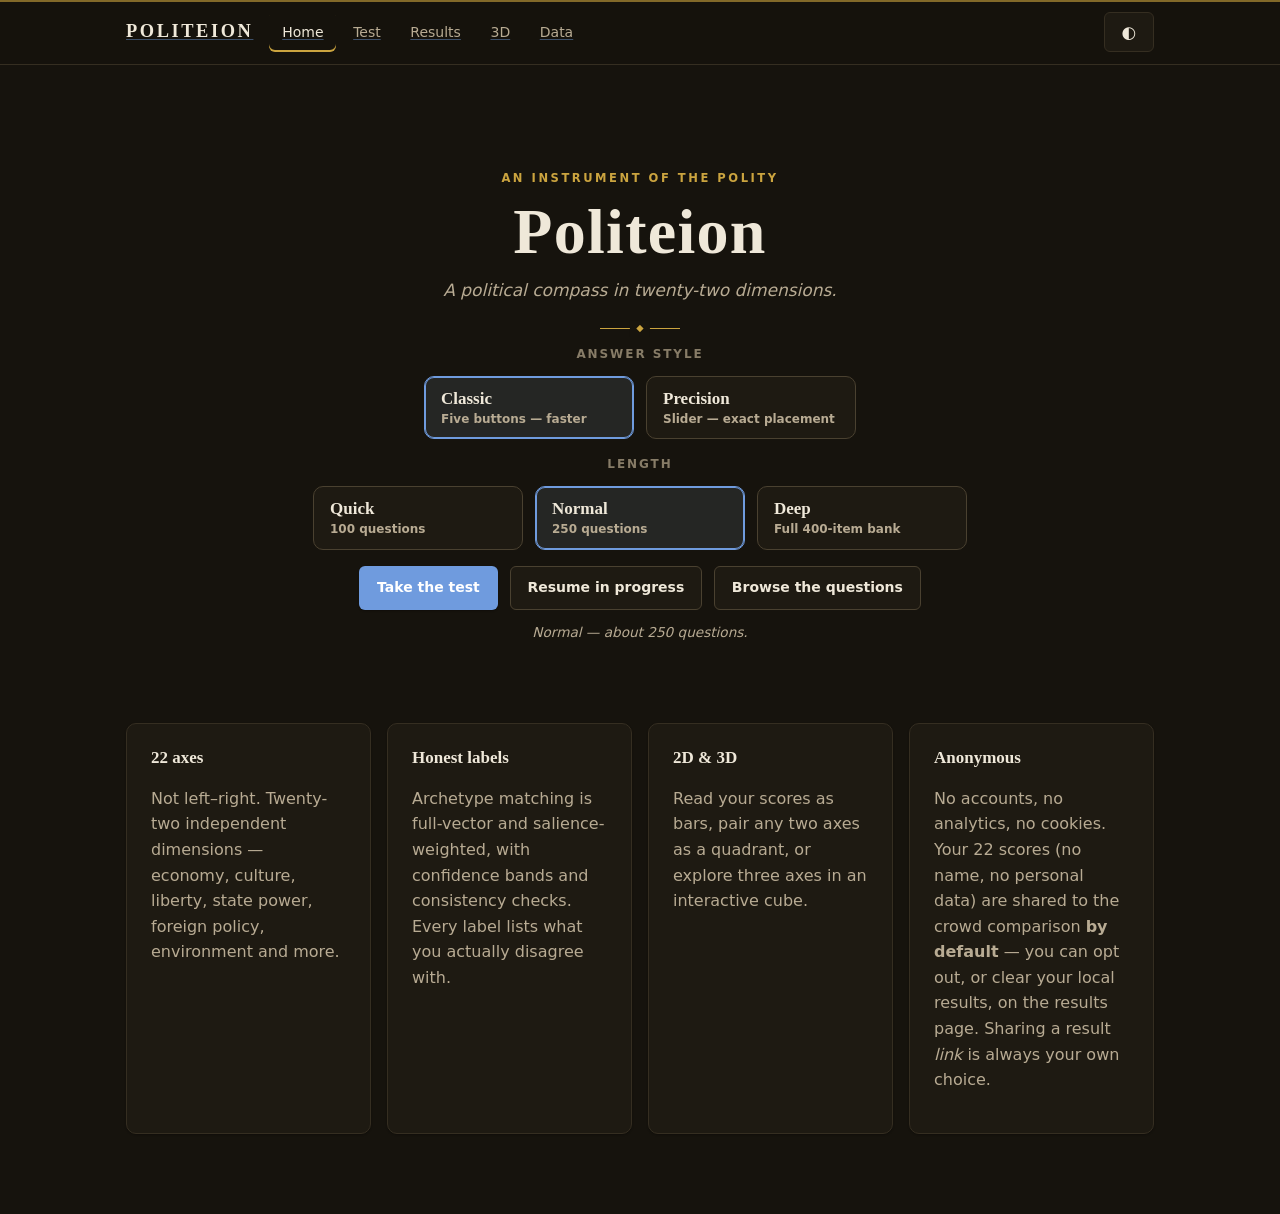
==== index.html @ 54bdba49 "Reimagine as Politeion: civic-academia visual identity + politeion subdomain Design: full re-skin to" ====
<!DOCTYPE html>
<html lang="en" data-theme="dark">
<head>
  <meta charset="utf-8">
  <meta name="viewport" content="width=device-width, initial-scale=1">
  <title>Politeion</title>
  <link rel="stylesheet" href="css/style.css">
</head>
<body>
  <div data-shell></div>
  <main class="wrap">
    <section class="hero">
      <span class="eyebrow">An instrument of the polity</span>
      <h1 id="app-title">Politeion</h1>
      <p id="app-tagline" class="muted"></p>
      <div class="rule-orn"></div>
      <div class="picker-label">Answer style</div>
      <div class="mode-picker" role="radiogroup" aria-label="Answer style">
        <button class="mode-opt" type="button" data-mode="classic">
          <b>Classic</b><span class="muted">Five buttons — faster</span></button>
        <button class="mode-opt" type="button" data-mode="precision">
          <b>Precision</b><span class="muted">Slider — exact placement</span></button>
      </div>
      <div class="picker-label">Length</div>
      <div class="mode-picker" role="radiogroup" aria-label="Test length">
        <button class="mode-opt" type="button" data-len="quick">
          <b>Quick</b><span class="muted">100 questions</span></button>
        <button class="mode-opt" type="button" data-len="normal">
          <b>Normal</b><span class="muted">250 questions</span></button>
        <button class="mode-opt" type="button" data-len="deep">
          <b>Deep</b><span class="muted">Full 400-item bank</span></button>
      </div>
      <div class="btn-row" style="justify-content:center">
        <a class="btn btn-primary" id="start-btn" href="test.html">Take the test</a>
        <a class="btn" id="resume-btn" href="test.html" hidden>Resume in progress</a>
        <a class="btn" href="data.html">Browse the questions</a>
      </div>
      <p class="muted" id="count-note" style="font-size:0.85rem"></p>
    </section>

    <section class="feature-grid">
      <div class="card"><h3>22 axes</h3><p class="muted">Not left–right. Twenty-two independent dimensions — economy, culture, liberty, state power, foreign policy, environment and more.</p></div>
      <div class="card"><h3>Honest labels</h3><p class="muted">Archetype matching is full-vector and salience-weighted, with confidence bands and consistency checks. Every label lists what you actually disagree with.</p></div>
      <div class="card"><h3>2D &amp; 3D</h3><p class="muted">Read your scores as bars, pair any two axes as a quadrant, or explore three axes in an interactive cube.</p></div>
      <div class="card"><h3>Anonymous</h3><p class="muted">No accounts, no analytics, no cookies. Your 22 scores (no name, no personal data) are shared to the crowd comparison <b>by default</b> — you can opt out, or clear your local results, on the results page. Sharing a result <em>link</em> is always your own choice.</p></div>
    </section>
  </main>

  <script type="module">
    import { initShell, loadProgress } from "./js/app.js";
    import { APP_NAME, APP_TAGLINE, FULL_TEST_SIZE, QUICK_TEST_SIZE } from "./js/axes.js";
    initShell("index.html");
    document.title = APP_NAME;
    document.getElementById("app-title").textContent = APP_NAME;
    document.getElementById("app-tagline").textContent = APP_TAGLINE;

    const note = document.getElementById("count-note");
    const LEN_NOTE = { quick: "Quick — about 100 questions.", normal: "Normal — about 250 questions.", deep: "Deep — all 400 questions." };

    // answer-style picker
    const AMODE_KEY = "dc_answer_mode";
    const styleBtns = [...document.querySelectorAll("[data-mode]")];
    function applyStyle() {
      let m; try { m = localStorage.getItem(AMODE_KEY); } catch {}
      if (m !== "precision") m = "classic";
      styleBtns.forEach((b) => b.classList.toggle("active", b.dataset.mode === m));
    }
    styleBtns.forEach((b) => b.addEventListener("click", () => {
      try { localStorage.setItem(AMODE_KEY, b.dataset.mode); } catch {}
      applyStyle();
    }));
    applyStyle();

    // length picker (quick / normal / deep)
    const LEN_KEY = "dc_mode";
    const lenBtns = [...document.querySelectorAll("[data-len]")];
    function currentLen() {
      let m; try { m = localStorage.getItem(LEN_KEY); } catch {}
      if (m === "quick" || m === "normal" || m === "deep") return m;
      return m === "full" ? "deep" : "normal";
    }
    function applyLen() {
      const m = currentLen();
      lenBtns.forEach((b) => b.classList.toggle("active", b.dataset.len === m));
      note.textContent = LEN_NOTE[m];
    }
    lenBtns.forEach((b) => b.addEventListener("click", () => {
      try { localStorage.setItem(LEN_KEY, b.dataset.len); } catch {}
      applyLen();
    }));
    applyLen();

    const prog = loadProgress();
    if (prog && Array.isArray(prog.order) && prog.order.length) {
      const btn = document.getElementById("resume-btn");
      btn.hidden = false;
      const answered = prog.answers ? Object.keys(prog.answers).length : 0;
      btn.textContent = `Resume (${answered}/${prog.order.length})`;
    }
  </script>
</body>
</html>
---- css/style.css ----
/* Politeion — "civic academia" design system. Institutional navy + citation gold,
   ink on parchment. System serif display + system sans body. Zero external deps. */
:root {
  --serif: ui-serif, "Iowan Old Style", "Palatino Linotype", Palatino, "Book Antiqua", Georgia, "Times New Roman", serif;
  --font: system-ui, -apple-system, "Segoe UI", Roboto, Helvetica, Arial, sans-serif;
  --mono: ui-monospace, "SF Mono", "JetBrains Mono", Menlo, Consolas, monospace;

  /* dark — deep ink / oak, warm parchment text */
  --bg: #16130d;
  --bg-elev: #1e1a12;
  --bg-elev2s: #272218;
  --bg-elev3: #322b1f;
  --fg: #efe8d9;
  --fg-dim: #b8ab93;
  --fg-faint: #877c67;
  --border: #352e21;
  --border-strong: #4a4130;
  --gold: #cba43f;        /* citation gold / brass */
  --accent: #6f9bde;      /* lapis (brightened for dark) */
  --accent-2: var(--gold);
  --pos: #e0925f;         /* terracotta — positive pole */
  --neg: #6f9bde;         /* lapis — negative pole */
  --good: #7cc194;
  --warn: #d9b45c;
  --bad: #db786e;
  --ring: color-mix(in srgb, var(--accent) 60%, transparent);

  --s1: 0.25rem; --s2: 0.5rem; --s3: 0.75rem; --s4: 1rem; --s5: 1.5rem; --s6: 2rem; --s7: 3rem;
  --fs-xs: 0.75rem; --fs-sm: 0.875rem; --fs-base: 1rem; --fs-md: 1.0625rem;
  --fs-lg: 1.4rem; --fs-xl: 1.9rem;
  --radius-sm: 6px; --radius: 10px; --radius-lg: 14px; --radius-pill: 999px;
  --shadow-1: 0 1px 2px rgba(0,0,0,.3);
  --shadow-2: 0 6px 20px -6px rgba(0,0,0,.5);
  --shadow-3: 0 16px 44px -14px rgba(0,0,0,.62);
  --maxw: 1060px;
  --t-fast: 120ms; --t: 190ms; --ease: cubic-bezier(.36,.03,.2,1);
}
:root[data-theme="light"] {
  --bg: #f4efe4;          /* parchment */
  --bg-elev: #fffdf6;     /* paper */
  --bg-elev2s: #ece4d3;
  --bg-elev3: #e2d8c3;
  --fg: #211b12;          /* ink */
  --fg-dim: #5a5142;
  --fg-faint: #867b67;
  --border: #d9cdb6;
  --border-strong: #c2b493;
  --gold: #9a6b12;        /* citation gold (darker for parchment contrast) */
  --accent: #1e3a5f;      /* institutional navy */
  --accent-2: var(--gold);
  --pos: #a8502a;         /* terracotta */
  --neg: #1e3a5f;         /* navy */
  --good: #2f7d54;
  --warn: #8a5f10;
  --bad: #b23b34;
  --shadow-1: 0 1px 2px rgba(40,30,12,.08);
  --shadow-2: 0 6px 20px -8px rgba(40,30,12,.16);
  --shadow-3: 0 16px 40px -14px rgba(40,30,12,.22);
}

* { box-sizing: border-box; }
html, body { margin: 0; padding: 0; }
body {
  font-family: var(--font);
  background: var(--bg);
  color: var(--fg);
  line-height: 1.6;
  font-size: var(--fs-base);
  -webkit-text-size-adjust: 100%;
  -webkit-font-smoothing: antialiased;
  text-rendering: optimizeLegibility;
}
::selection { background: color-mix(in srgb, var(--gold) 35%, transparent); }
a { color: var(--accent); text-decoration-color: color-mix(in srgb, var(--accent) 45%, transparent); text-underline-offset: 2px; }
a:hover { text-decoration: underline; }

:focus-visible { outline: 2px solid var(--ring); outline-offset: 2px; border-radius: 4px; }
:focus:not(:focus-visible) { outline: none; }

.wrap { max-width: var(--maxw); margin: 0 auto; padding: var(--s5) var(--s4) var(--s7); }
section { margin: var(--s6) 0; }

/* Serif display type for headings + wordmark (the "inscriptional" voice) */
h1, h2, h3, h4, .brand, .arch-name, .hero h1 { font-family: var(--serif); }
h1, h2, h3, h4 { line-height: 1.2; letter-spacing: 0; font-weight: 600; }
section > h2 { font-size: var(--fs-xl); margin: 0 0 var(--s3); position: relative; padding-bottom: var(--s2); }
section > h2::after { content: ""; position: absolute; left: 0; bottom: 0; width: 2.4rem; height: 2px; background: var(--gold); }
.muted { color: var(--fg-dim); }
.mono, code { font-family: var(--mono); font-size: 0.9em; }
code { background: var(--bg-elev2s); padding: 0.08em 0.36em; border-radius: 5px; }
.eyebrow { font-family: var(--font); text-transform: uppercase; letter-spacing: 0.22em; font-size: 0.72rem; font-weight: 600; color: var(--gold); }

/* Sticky header with a brass hairline */
[data-shell] {
  position: sticky; top: 0; z-index: 50;
  background: color-mix(in srgb, var(--bg) 86%, transparent);
  backdrop-filter: saturate(1.3) blur(10px); -webkit-backdrop-filter: saturate(1.3) blur(10px);
  border-bottom: 1px solid var(--border);
  box-shadow: inset 0 2px 0 color-mix(in srgb, var(--gold) 60%, transparent);
}
.site-header { display: flex; align-items: center; gap: var(--s4); max-width: var(--maxw); margin: 0 auto; padding: var(--s3) var(--s4); flex-wrap: wrap; }
.brand { font-weight: 600; font-size: 1.15rem; letter-spacing: 0.14em; text-transform: uppercase; color: var(--fg); }
.brand:hover { text-decoration: none; color: var(--accent); }
.site-nav { display: flex; gap: var(--s1); flex-wrap: wrap; margin-right: auto; }
.site-nav a { color: var(--fg-dim); padding: 0.5rem 0.8rem; border-radius: var(--radius-sm); min-height: 40px; display: inline-flex; align-items: center; font-size: var(--fs-sm); font-weight: 500; transition: background var(--t-fast) var(--ease), color var(--t-fast) var(--ease); }
.site-nav a:hover { background: var(--bg-elev2s); color: var(--fg); text-decoration: none; }
.site-nav a[aria-current="page"] { color: var(--fg); box-shadow: inset 0 -2px 0 var(--gold); }
.theme-toggle { min-width: 40px; min-height: 40px; border-radius: var(--radius-sm); background: var(--bg-elev); color: var(--fg); border: 1px solid var(--border); font-size: 1.05rem; cursor: pointer; display: inline-grid; place-items: center; }

/* Buttons */
button, .btn {
  font-family: inherit; font-size: var(--fs-sm); font-weight: 600;
  min-height: 44px; padding: 0.55rem 1.05rem; line-height: 1.2;
  border-radius: var(--radius-sm); border: 1px solid var(--border-strong);
  background: var(--bg-elev); color: var(--fg); cursor: pointer;
  display: inline-flex; align-items: center; justify-content: center; gap: 0.45rem;
  transition: border-color var(--t-fast) var(--ease), background var(--t-fast) var(--ease), transform var(--t-fast) var(--ease), box-shadow var(--t-fast) var(--ease);
}
button:hover, .btn:hover { border-color: var(--gold); background: var(--bg-elev2s); }
button:active, .btn:active { transform: translateY(1px); }
button:disabled, .btn:disabled { opacity: 0.45; cursor: not-allowed; transform: none; }
.btn-primary { background: var(--accent); border-color: transparent; color: #fff; box-shadow: var(--shadow-1); }
.btn-primary:hover { background: color-mix(in srgb, var(--accent) 86%, #000); border-color: transparent; box-shadow: var(--shadow-2); }
a.btn { text-decoration: none; }
.btn-row { display: flex; gap: var(--s3); flex-wrap: wrap; align-items: center; }

/* Cards — oak/paper surfaces */
.card { background: var(--bg-elev); border: 1px solid var(--border); border-radius: var(--radius); padding: var(--s5); margin: var(--s4) 0; box-shadow: var(--shadow-1); }
.card h3 { margin-top: 0; }

/* Landing */
.hero { text-align: center; padding: var(--s7) var(--s4) var(--s5); }
.hero .eyebrow { display: block; margin-bottom: var(--s3); }
.hero h1 { font-size: clamp(2.6rem, 8vw, 4rem); font-weight: 600; letter-spacing: 0.02em; margin: 0.2rem 0; line-height: 1.02; }
.hero p { color: var(--fg-dim); max-width: 50ch; margin: var(--s3) auto var(--s5); font-size: var(--fs-md); font-style: italic; }
.rule-orn { width: 5rem; height: 1px; margin: var(--s4) auto; background: var(--gold); position: relative; }
.rule-orn::before { content: "◆"; position: absolute; left: 50%; top: 50%; transform: translate(-50%,-50%); background: var(--bg); color: var(--gold); font-size: 0.6rem; padding: 0 0.4rem; }
.feature-grid { display: grid; gap: var(--s4); grid-template-columns: repeat(auto-fit, minmax(230px, 1fr)); }
.feature-grid .card { margin: 0; transition: transform var(--t) var(--ease), border-color var(--t) var(--ease), box-shadow var(--t) var(--ease); }
.feature-grid .card:hover { transform: translateY(-3px); border-color: var(--gold); box-shadow: var(--shadow-2); }
.feature-grid .card h3 { font-size: var(--fs-md); }
.toggle-line { display: flex; align-items: center; gap: var(--s3); justify-content: center; margin: var(--s4) 0; }
.picker-label { font-family: var(--font); font-size: var(--fs-xs); font-weight: 600; letter-spacing: 0.16em; text-transform: uppercase; color: var(--fg-faint); margin: var(--s4) 0 0.3rem; }

/* segmented pickers (answer style / length) */
.mode-picker { display: flex; gap: var(--s3); justify-content: center; flex-wrap: wrap; margin: var(--s3) 0 var(--s4); }
.mode-opt { display: flex; flex-direction: column; align-items: flex-start; gap: 0.15rem; min-width: 210px; text-align: left; padding: var(--s3) var(--s4); border-radius: var(--radius); }
.mode-opt b { font-family: var(--serif); font-size: var(--fs-md); font-weight: 600; }
.mode-opt span { font-size: var(--fs-xs); color: var(--fg-dim); }
.mode-opt.active { border-color: var(--accent); background: color-mix(in srgb, var(--accent) 9%, var(--bg-elev)); box-shadow: inset 0 0 0 1px var(--accent); }

/* Test */
.test-stage { max-width: 640px; margin: var(--s6) auto; }
.progress { color: var(--fg-dim); font-variant-numeric: tabular-nums; font-size: var(--fs-sm); font-weight: 500; letter-spacing: 0.02em; }
.progress-bar { height: 8px; background: var(--bg-elev3); box-shadow: inset 0 0 0 1px var(--border); border-radius: var(--radius-pill); overflow: hidden; margin: var(--s2) 0 var(--s5); }
.progress-bar > i { display: block; height: 100%; border-radius: inherit; background: linear-gradient(90deg, var(--gold), var(--accent)); transition: width var(--t) var(--ease); }
.q-text { font-family: var(--serif); font-size: clamp(1.4rem, 3.8vw, 1.85rem); font-weight: 500; line-height: 1.32; margin: var(--s4) 0 var(--s5); min-height: 2.8em; text-wrap: balance; }
.answers { display: grid; gap: var(--s2); }
.answers button { width: 100%; text-align: left; justify-content: space-between; font-weight: 500; padding: 0.78rem 1rem; }
.answers button .k { color: var(--fg-faint); font-size: var(--fs-xs); font-variant-numeric: tabular-nums; }
.answers button.sel { border-color: var(--accent); background: color-mix(in srgb, var(--accent) 11%, var(--bg-elev)); box-shadow: inset 0 0 0 1px var(--accent); }
.test-nav { display: flex; justify-content: space-between; margin-top: var(--s5); }

/* Precision slider */
.slider-wrap { position: relative; padding: 2.4rem 0 0.5rem; }
.slider-readout { position: absolute; top: 0; left: 50%; transform: translateX(-50%); background: var(--bg-elev2s); border: 1px solid var(--border-strong); border-radius: var(--radius-sm); padding: 0.25rem 0.65rem; font-size: var(--fs-sm); font-weight: 600; white-space: nowrap; box-shadow: var(--shadow-1); transition: left 60ms linear; }
.slider-readout::after { content: ""; position: absolute; left: 50%; bottom: -5px; width: 9px; height: 9px; background: var(--bg-elev2s); border-right: 1px solid var(--border-strong); border-bottom: 1px solid var(--border-strong); transform: translateX(-50%) rotate(45deg); }
.slider-readout b { color: var(--accent); font-variant-numeric: tabular-nums; }
input[type="range"].slider { -webkit-appearance: none; appearance: none; width: 100%; height: 10px; border-radius: var(--radius-pill); background: linear-gradient(90deg, var(--neg), var(--bg-elev3) 45%, var(--bg-elev3) 55%, var(--pos)); outline: none; margin: 0.4rem 0; }
input[type="range"].slider::-webkit-slider-thumb { -webkit-appearance: none; appearance: none; width: 30px; height: 30px; border-radius: 50%; background: var(--accent); border: 4px solid var(--bg); cursor: grab; box-shadow: var(--shadow-2), 0 0 0 1px var(--gold); transition: transform var(--t-fast) var(--ease); }
input[type="range"].slider::-webkit-slider-thumb:active { cursor: grabbing; transform: scale(1.12); }
input[type="range"].slider::-moz-range-thumb { width: 28px; height: 28px; border-radius: 50%; background: var(--accent); border: 4px solid var(--bg); cursor: grab; box-shadow: var(--shadow-2); }
input[type="range"].slider:focus-visible { box-shadow: 0 0 0 4px var(--ring); }
.slider-ends { display: flex; justify-content: space-between; font-size: var(--fs-xs); color: var(--fg-dim); margin-top: 0.3rem; font-weight: 500; }
.slider-ticks { position: relative; height: 1.5rem; margin-top: 0.3rem; }
.slider-ticks span { position: absolute; transform: translateX(-50%); font-size: 0.66rem; color: var(--fg-faint); white-space: nowrap; }
.slider-ticks span:first-child { transform: none; }
.slider-ticks span:last-child { transform: translateX(-100%); }
.slider-controls { display: flex; gap: var(--s2); flex-wrap: wrap; align-items: center; margin-top: var(--s4); }
.slider-controls #sl-num { width: 84px; min-height: 44px; padding: 0.4rem 0.55rem; background: var(--bg-elev); color: var(--fg); border: 1px solid var(--border); border-radius: var(--radius-sm); font-variant-numeric: tabular-nums; }
.slider-controls #next-btn { margin-left: auto; }

/* Bar readout */
.bar-readout { display: grid; gap: var(--s3); }
.bar-row { border-bottom: 1px solid var(--border); padding-bottom: var(--s2); }
.bar-row:last-child { border-bottom: none; }
.bar-head { display: flex; align-items: baseline; gap: var(--s2); }
.bar-axis { font-weight: 600; font-size: var(--fs-sm); }
.bar-count { color: var(--fg-dim); font-size: var(--fs-xs); margin-left: auto; font-variant-numeric: tabular-nums; }
.bar-score { font-variant-numeric: tabular-nums; font-weight: 700; min-width: 3.5ch; text-align: right; }
.bar-score.pos { color: var(--pos); } .bar-score.neg { color: var(--neg); }
.bar-track { display: grid; grid-template-columns: minmax(70px,1fr) 3fr minmax(70px,1fr); align-items: center; gap: var(--s2); margin-top: var(--s1); }
.bar-track .pole { font-size: var(--fs-xs); color: var(--fg-faint); }
.bar-track .pole.pos { text-align: right; }
.bar-svg { width: 100%; height: 12px; background: var(--bg-elev3); box-shadow: inset 0 0 0 1px var(--border); border-radius: var(--radius-pill); }
.bar-mid { stroke: var(--border-strong); stroke-width: 0.6; }
.bar-fill.pos { fill: var(--pos); } .bar-fill.neg { fill: var(--neg); }
.ci-line, .ci-cap { stroke: var(--fg); stroke-width: 1.2; opacity: 0.6; }
.bar-row.uncertain .bar-fill { opacity: 0.45; }
.bar-row.awaiting { opacity: 0.45; }
.bar-score.leans { font-weight: 600; font-size: var(--fs-xs); color: var(--fg-dim); }
.bar-score.leans .muted { font-weight: 400; }

/* Charts gallery */
.chart-gallery { display: grid; gap: var(--s4); grid-template-columns: repeat(auto-fit, minmax(260px, 1fr)); }
.chart-card { margin: 0; background: var(--bg-elev); border: 1px solid var(--border); border-radius: var(--radius); padding: var(--s3); box-shadow: var(--shadow-1); transition: border-color var(--t) var(--ease), box-shadow var(--t) var(--ease); }
.chart-card:hover { border-color: var(--gold); box-shadow: var(--shadow-2); }
.chart-card figcaption { text-align: center; color: var(--fg-dim); font-size: var(--fs-sm); font-weight: 500; margin-top: var(--s2); font-family: var(--serif); font-style: italic; }
.quad-chart { width: 100%; height: auto; display: block; }
.quad-bg { fill: var(--bg-elev); }
.quad-frame { fill: none; stroke: var(--border-strong); stroke-width: 1; }
.quad-axis { stroke: var(--border-strong); stroke-width: 1; }
.quad.q-tr { fill: color-mix(in srgb, var(--pos) 12%, transparent); }
.quad.q-tl { fill: color-mix(in srgb, var(--neg) 12%, transparent); }
.quad.q-br { fill: color-mix(in srgb, var(--gold) 10%, transparent); }
.quad.q-bl { fill: color-mix(in srgb, var(--good) 9%, transparent); }
.you-dot { fill: var(--accent); }
.you-halo { fill: none; stroke: var(--accent); stroke-width: 1.5; opacity: 0.55; }
.arch-dot { fill: var(--fg-dim); opacity: 0.5; }
.cloud-dot { fill: var(--accent); opacity: 0.2; }
.fig-dot { fill: var(--pos); stroke: var(--bg); stroke-width: 0.8; }
.fig-lbl { fill: var(--fg); font-size: 10px; font-weight: 600; }
.pole-lbl { fill: var(--fg-dim); font-size: 11px; font-weight: 500; }
.pole-lbl.top, .pole-lbl.bot { text-anchor: middle; }
.pole-lbl.xneg { text-anchor: start; }
.pole-lbl.xpos { text-anchor: end; }
.axis-name { fill: var(--fg); font-size: 11px; font-weight: 700; }

/* Single-axis number line */
.axis-line { width: 100%; height: auto; display: block; }
.axl-axis { stroke: var(--border-strong); stroke-width: 1.5; }
.axl-zero { stroke: var(--fg-faint); stroke-width: 1; }
.axl-tick { stroke: var(--fg-dim); stroke-width: 1.5; opacity: 0.7; }
.axl-arch { fill: var(--fg-dim); font-size: 8.5px; text-anchor: middle; }
.axl-you { stroke: var(--accent); stroke-width: 2.5; }
.axl-you-dot { fill: var(--accent); }
.axl-you-lbl { fill: var(--accent); font-size: 10px; font-weight: 700; text-anchor: middle; }
.axl-pole { fill: var(--fg-faint); font-size: 10px; }
.axl-pole.neg { text-anchor: start; } .axl-pole.pos { text-anchor: end; }

/* Pickers / selects */
.picker { display: flex; gap: var(--s2); flex-wrap: wrap; align-items: center; }
select {
  font-family: inherit; font-size: var(--fs-sm); min-height: 44px; padding: 0.4rem 2rem 0.4rem 0.7rem;
  background: var(--bg-elev); color: var(--fg); border: 1px solid var(--border); border-radius: var(--radius-sm);
  cursor: pointer; appearance: none;
  background-image: linear-gradient(45deg, transparent 50%, var(--fg-dim) 50%), linear-gradient(135deg, var(--fg-dim) 50%, transparent 50%);
  background-position: right 0.95rem center, right 0.65rem center; background-size: 6px 6px, 6px 6px; background-repeat: no-repeat;
}
select:hover { border-color: var(--gold); }

/* Archetype panel */
.arch-top { display: flex; align-items: baseline; gap: var(--s3); flex-wrap: wrap; }
.arch-name { font-size: var(--fs-lg); font-weight: 600; }
.tier { font-size: var(--fs-xs); font-weight: 600; padding: 0.15rem 0.55rem; border-radius: var(--radius-pill); border: 1px solid var(--border); font-family: var(--font); }
.tier.Strong { color: var(--good); border-color: color-mix(in srgb, var(--good) 60%, transparent); background: color-mix(in srgb, var(--good) 12%, transparent); }
.tier.Moderate { color: var(--accent); border-color: color-mix(in srgb, var(--accent) 60%, transparent); background: color-mix(in srgb, var(--accent) 12%, transparent); }
.tier.Weak { color: var(--warn); border-color: color-mix(in srgb, var(--warn) 60%, transparent); background: color-mix(in srgb, var(--warn) 12%, transparent); }
.tier.None { color: var(--fg-dim); }
.arch-list { list-style: none; padding: 0; margin: var(--s2) 0; display: grid; gap: 0; }
.arch-list li { display: flex; justify-content: space-between; gap: var(--s4); padding: 0.5rem 0; border-bottom: 1px solid var(--border); }
.arch-list li:last-child { border-bottom: none; }
.sim { font-variant-numeric: tabular-nums; color: var(--fg-dim); font-weight: 600; white-space: nowrap; }

/* Data table */
.table-scroll { overflow-x: auto; border: 1px solid var(--border); border-radius: var(--radius); box-shadow: var(--shadow-1); }
table.data { border-collapse: collapse; width: 100%; font-size: var(--fs-sm); }
table.data th, table.data td { padding: 0.5rem 0.6rem; border-bottom: 1px solid var(--border); white-space: nowrap; text-align: center; }
table.data th { position: sticky; top: 0; background: var(--bg-elev2s); cursor: pointer; user-select: none; font-weight: 600; z-index: 1; box-shadow: inset 0 -1px 0 var(--border-strong); }
table.data th:hover { color: var(--accent); }
table.data tbody tr:nth-child(even) { background: color-mix(in srgb, var(--bg-elev2s) 45%, transparent); }
table.data tbody tr:hover { background: var(--bg-elev2s); }
table.data th.sorted-asc::after { content: " ▲"; font-size: 0.7em; } table.data th.sorted-desc::after { content: " ▼"; font-size: 0.7em; }
table.data td.q { text-align: left; white-space: normal; min-width: 260px; }
table.data td, table.data th { font-variant-numeric: tabular-nums; }
table.data td.w-pos { color: var(--pos); font-weight: 700; }
table.data td.w-neg { color: var(--neg); font-weight: 700; }
.validation-errors { border-color: var(--bad); }
.validation-errors summary { color: var(--bad); font-weight: 600; }
.validation-warnings summary { color: var(--warn); font-weight: 600; }
details.card summary { cursor: pointer; }

/* Summary grid */
.summary-grid { display: grid; gap: var(--s2); grid-template-columns: repeat(auto-fill, minmax(160px, 1fr)); }
.summary-cell { background: var(--bg-elev); border: 1px solid var(--border); border-radius: var(--radius-sm); padding: var(--s3); font-size: var(--fs-xs); }
.summary-cell b { display: block; font-size: var(--fs-sm); margin-bottom: 0.15rem; }
.summary-cell div { font-variant-numeric: tabular-nums; }
.flag { color: var(--bad); font-weight: 600; }

/* inline tags */
.tag { font-size: 0.68rem; font-weight: 600; padding: 0.06rem 0.42rem; border-radius: var(--radius-pill); border: 1px solid var(--border-strong); margin-left: 0.3rem; white-space: nowrap; }
.tag.approx { color: var(--gold); border-color: color-mix(in srgb, var(--gold) 55%, transparent); }
.tag.warn { color: var(--warn); border-color: color-mix(in srgb, var(--warn) 55%, transparent); }

/* validity banners */
.banner-bad, .banner-warn, .banner-ok, .banner-info { border-left-width: 4px; }
.banner-bad { border-color: var(--bad); background: color-mix(in srgb, var(--bad) 10%, var(--bg-elev)); }
.banner-warn { border-color: var(--warn); background: color-mix(in srgb, var(--warn) 10%, var(--bg-elev)); }
.banner-ok { border-color: var(--good); background: color-mix(in srgb, var(--good) 10%, var(--bg-elev)); }
.banner-info { border-color: var(--accent); background: color-mix(in srgb, var(--accent) 8%, var(--bg-elev)); }

/* 3D */
#three-mount { width: 100%; height: 70vh; min-height: 420px; border: 1px solid var(--border); border-radius: var(--radius); background: var(--bg-elev); position: relative; overflow: hidden; box-shadow: var(--shadow-1); }
.legend { display: grid; gap: 0.15rem; max-height: 40vh; overflow-y: auto; }
.legend label { display: flex; align-items: center; gap: var(--s2); font-size: var(--fs-sm); padding: 0.15rem 0; }
.legend .swatch { width: 12px; height: 12px; border-radius: 3px; display: inline-block; flex: none; }
.controls-3d { display: flex; gap: var(--s3); flex-wrap: wrap; align-items: center; margin: var(--s3) 0; }
.controls-3d label { display: inline-flex; align-items: center; gap: 0.4rem; font-size: var(--fs-sm); }

/* Toast */
.toast { position: fixed; bottom: var(--s5); left: 50%; transform: translateX(-50%) translateY(8px); background: var(--bg-elev2s); border: 1px solid var(--gold); color: var(--fg); padding: 0.65rem 1.1rem; border-radius: var(--radius); font-size: var(--fs-sm); font-weight: 500; box-shadow: var(--shadow-3); opacity: 0; transition: opacity var(--t) var(--ease), transform var(--t) var(--ease); pointer-events: none; z-index: 100; }
.toast.show { opacity: 1; transform: translateX(-50%) translateY(0); }

@media (max-width: 560px) {
  .wrap { padding: var(--s4) var(--s3) var(--s6); }
  .site-nav a { padding: 0.5rem 0.6rem; }
  .mode-opt { min-width: 0; flex: 1 1 45%; }
  section > h2 { font-size: var(--fs-lg); }
  .fig-lbl, .axl-arch { display: none; }
  .pole-lbl { font-size: 10px; }
}

@media (prefers-reduced-motion: reduce) {
  *, *::before, *::after { animation-duration: 0.001ms !important; transition-duration: 0.001ms !important; scroll-behavior: auto !important; }
}
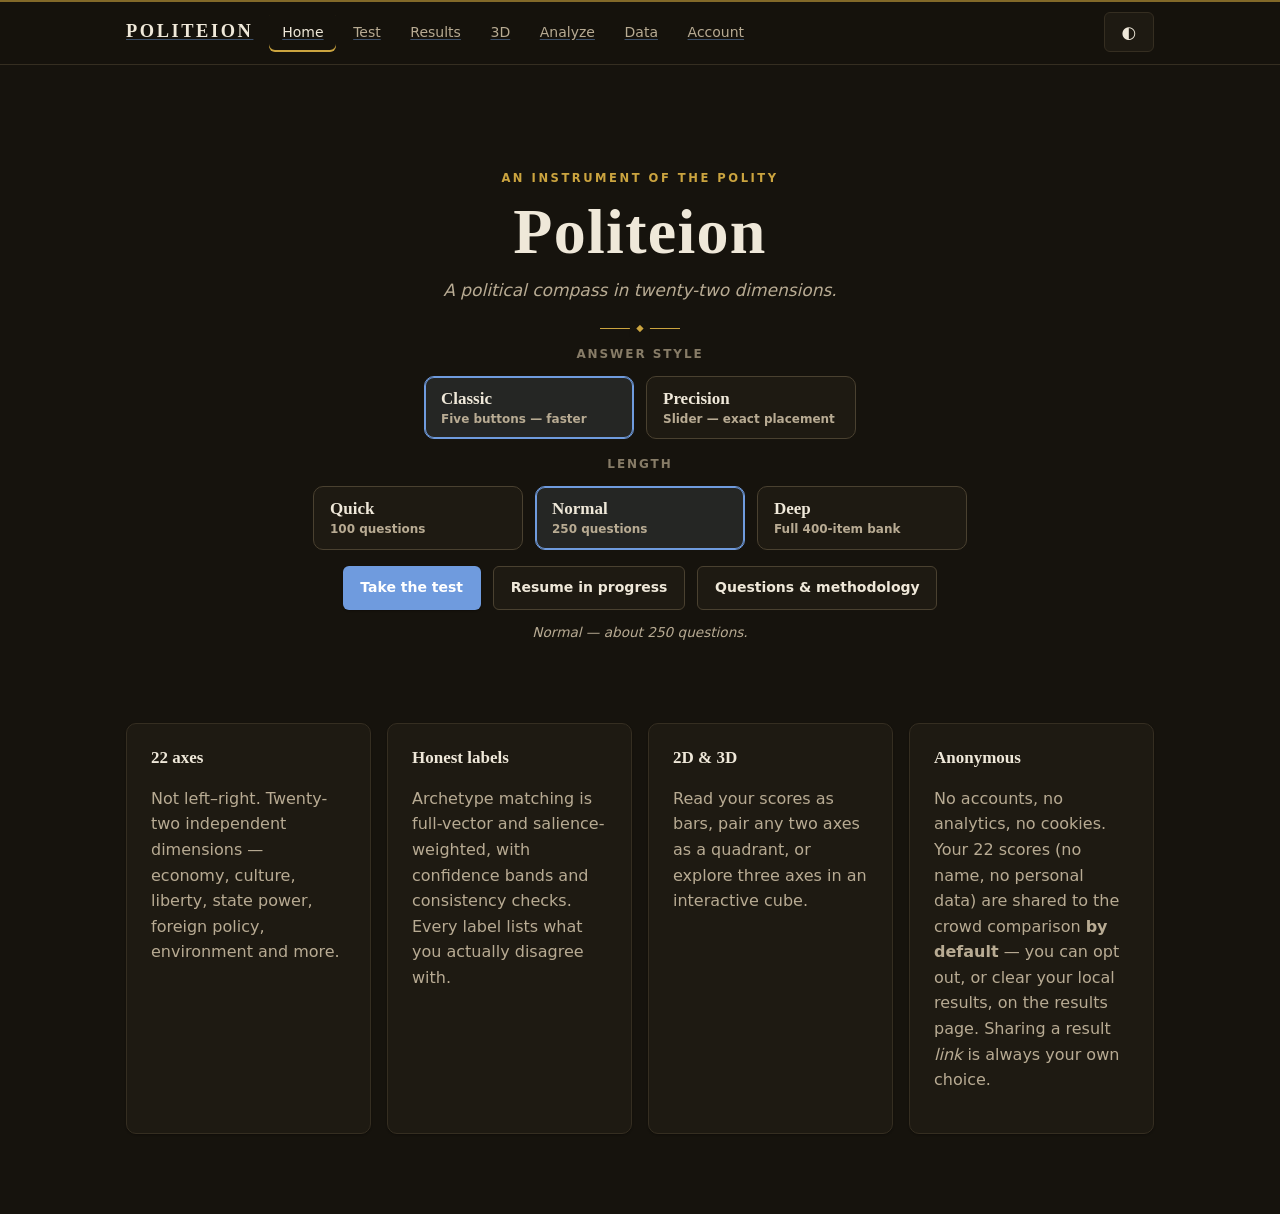
==== commit 0833bec3: "Split Data into Analyzer/Test tabs; move questions to their own page The Data page mixed two unrelat" ====
--- a/index.html
+++ b/index.html
@@ -4,6 +4,13 @@
   <meta charset="utf-8">
   <meta name="viewport" content="width=device-width, initial-scale=1">
   <title>Politeion</title>
+  <link rel="canonical" href="https://politeion.com/">
+  <meta name="description" content="Politeion — a political compass in twenty-two dimensions.">
+  <meta property="og:type" content="website">
+  <meta property="og:url" content="https://politeion.com/">
+  <meta property="og:title" content="Politeion">
+  <meta property="og:description" content="A political compass in twenty-two dimensions.">
+  <meta name="twitter:card" content="summary">
   <link rel="stylesheet" href="css/style.css">
 </head>
 <body>
@@ -33,7 +40,7 @@
       <div class="btn-row" style="justify-content:center">
         <a class="btn btn-primary" id="start-btn" href="test.html">Take the test</a>
         <a class="btn" id="resume-btn" href="test.html" hidden>Resume in progress</a>
-        <a class="btn" href="data.html">Browse the questions</a>
+        <a class="btn" href="data.html#test">Questions &amp; methodology</a>
       </div>
       <p class="muted" id="count-note" style="font-size:0.85rem"></p>
     </section>
--- a/css/style.css
+++ b/css/style.css
@@ -220,11 +220,33 @@
 .cloud-dot { fill: var(--accent); opacity: 0.2; }
 .fig-dot { fill: var(--pos); stroke: var(--bg); stroke-width: 0.8; }
 .fig-lbl { fill: var(--fg); font-size: 10px; font-weight: 600; }
-.pole-lbl { fill: var(--fg-dim); font-size: 11px; font-weight: 500; }
-.pole-lbl.top, .pole-lbl.bot { text-anchor: middle; }
-.pole-lbl.xneg { text-anchor: start; }
-.pole-lbl.xpos { text-anchor: end; }
+.pole-lbl { fill: var(--fg-dim); font-size: 11px; font-weight: 600; text-anchor: middle; dominant-baseline: middle; }
 .axis-name { fill: var(--fg); font-size: 11px; font-weight: 700; }
+.dot { cursor: pointer; }
+.fig-lbl, .pole-lbl, .you-halo, .axl-arch, .axl-you-lbl, .axl-pole { pointer-events: none; }
+
+/* zoomable charts + expand affordance */
+.chart-card.zoomable { position: relative; }
+.chart-card.zoomable svg.quad-chart { cursor: zoom-in; }
+.chart-expand { position: absolute; top: 8px; right: 8px; min-height: 0; width: 30px; height: 30px; padding: 0; font-size: 1rem; border-radius: var(--radius-sm); opacity: 0; background: var(--bg-elev2s); }
+.chart-card.zoomable:hover .chart-expand, .chart-expand:focus-visible { opacity: 1; }
+@media (hover: none) { .chart-expand { opacity: 0.85; } }
+
+/* chart tooltip */
+.chart-tip { position: fixed; z-index: 400; pointer-events: none; background: var(--bg-elev2s); border: 1px solid var(--gold); color: var(--fg); padding: 0.35rem 0.6rem; border-radius: var(--radius-sm); font-size: var(--fs-xs); box-shadow: var(--shadow-2); opacity: 0; transition: opacity 90ms var(--ease); max-width: 240px; }
+.chart-tip.show { opacity: 1; }
+.chart-tip b { font-family: var(--serif); display: block; }
+.chart-tip span { color: var(--fg-dim); font-variant-numeric: tabular-nums; }
+
+/* fullscreen chart lightbox */
+.chart-modal { position: fixed; inset: 0; z-index: 300; display: grid; place-items: center; background: color-mix(in srgb, #000 55%, transparent); backdrop-filter: blur(3px); padding: var(--s4); }
+.chart-modal-inner { background: var(--bg-elev); border: 1px solid var(--border-strong); border-radius: var(--radius-lg); box-shadow: var(--shadow-3); max-width: 96vw; max-height: 94vh; display: flex; flex-direction: column; overflow: hidden; }
+.chart-modal-head { display: flex; align-items: center; justify-content: space-between; gap: var(--s3); padding: var(--s3) var(--s4); border-bottom: 1px solid var(--border); font-family: var(--serif); font-size: var(--fs-md); }
+.chart-modal-close { min-height: 0; width: 34px; height: 34px; padding: 0; }
+.chart-modal-body { padding: var(--s4); overflow: auto; display: grid; place-items: center; }
+.chart-modal-body svg { max-width: 100%; height: auto; }
+.chart-modal-foot { padding: var(--s3) var(--s4); border-top: 1px solid var(--border); text-align: right; }
+@media (max-width: 560px) { .chart-modal { padding: 0; } .chart-modal-inner { max-width: 100vw; max-height: 100vh; height: 100vh; width: 100vw; border-radius: 0; } }
 
 /* Single-axis number line */
 .axis-line { width: 100%; height: auto; display: block; }
@@ -323,3 +345,223 @@
 @media (prefers-reduced-motion: reduce) {
   *, *::before, *::after { animation-duration: 0.001ms !important; transition-duration: 0.001ms !important; scroll-behavior: auto !important; }
 }
+
+/* ===== Analyzer ========================================================== */
+.section-h { font-family: var(--serif); font-size: var(--fs-lg); margin: 1.4rem 0 .6rem; }
+.analyze-card { display: flex; flex-direction: column; gap: .9rem; }
+.fld { display: flex; flex-direction: column; gap: .35rem; font-size: var(--fs-sm); color: var(--fg-dim); }
+.fld > span { font-weight: 600; color: var(--fg); }
+.fld input, .fld textarea {
+  width: 100%; box-sizing: border-box; background: var(--bg); color: var(--fg);
+  border: 1px solid var(--border-strong); border-radius: var(--radius-sm);
+  padding: .6rem .7rem; font: inherit; font-size: var(--fs-base);
+}
+.fld textarea { resize: vertical; font-family: var(--font); line-height: 1.5; }
+.fld input:focus, .fld textarea:focus { outline: none; border-color: var(--accent); box-shadow: 0 0 0 3px var(--ring); }
+.fld-note { font-size: var(--fs-xs); margin: 0; }
+.fld-row { display: grid; grid-template-columns: 1fr 1fr; gap: .8rem; }
+@media (max-width: 560px) { .fld-row { grid-template-columns: 1fr; } }
+.status, #status.err { color: var(--bad); }
+#status.ok { color: var(--good); }
+.stats-line { font-size: var(--fs-sm); font-family: var(--mono); line-height: 1.6; }
+
+.disclaimer {
+  font-size: var(--fs-sm); color: var(--fg-dim); border-left: 3px solid var(--gold);
+  padding: .5rem .8rem; margin: 1rem 0; background: color-mix(in srgb, var(--gold) 8%, transparent);
+  border-radius: 0 var(--radius-sm) var(--radius-sm) 0;
+}
+.disclaimer a { color: var(--gold); }
+
+.analysis-head h1 { font-family: var(--serif); font-size: var(--fs-xl); margin: .5rem 0 .3rem; line-height: 1.15; }
+.analysis-meta { font-size: var(--fs-sm); color: var(--fg-dim); margin: .2rem 0 .5rem; }
+.analysis-meta a { color: var(--accent); }
+.src-url { word-break: break-all; }
+.analysis-summary { font-family: var(--serif); font-size: var(--fs-md); color: var(--fg); margin: .4rem 0; }
+
+.genre-chip {
+  display: inline-block; font-size: var(--fs-xs); font-weight: 700; letter-spacing: .04em;
+  text-transform: uppercase; padding: .18rem .5rem; border-radius: var(--radius-pill);
+  border: 1px solid var(--border-strong); color: var(--fg-dim); background: var(--bg);
+}
+.genre-chip.sm { font-size: .68rem; padding: .1rem .4rem; }
+.genre-chip.genre-opinion { color: var(--pos); border-color: var(--pos); }
+.genre-chip.genre-report  { color: var(--good); border-color: var(--good); }
+.genre-chip.genre-analysis{ color: var(--accent); border-color: var(--accent); }
+.genre-chip.genre-mixed   { color: var(--warn); border-color: var(--warn); }
+.genre-chip.caution { color: var(--bad); border-color: var(--bad); }
+
+.notice { border: 1px solid var(--border-strong); border-radius: var(--radius-sm); padding: .7rem .9rem; margin: .8rem 0; font-size: var(--fs-sm); }
+.notice-alert { border-color: var(--bad); background: color-mix(in srgb, var(--bad) 10%, transparent); }
+.notice-warn  { border-color: var(--warn); background: color-mix(in srgb, var(--warn) 10%, transparent); }
+.notice-ok    { border-color: var(--good); background: color-mix(in srgb, var(--good) 10%, transparent); }
+
+.ax-list { display: flex; flex-direction: column; gap: 1.1rem; margin: 1rem 0; }
+.axrow-head { display: flex; align-items: baseline; gap: .5rem; flex-wrap: wrap; margin-bottom: .3rem; }
+.axrow-name { font-weight: 700; }
+.axrow-pole { font-size: var(--fs-sm); }
+.axrow-pole.pos { color: var(--pos); } .axrow-pole.neg { color: var(--neg); }
+.axrow-score { font-family: var(--mono); font-weight: 700; margin-left: auto; }
+.axrow-score.pos { color: var(--pos); } .axrow-score.neg { color: var(--neg); }
+.axrow-conf { font-size: var(--fs-xs); }
+.axrow-ev { font-family: var(--serif); font-style: italic; color: var(--fg-dim); margin: .4rem 0 0; padding-left: .8rem; border-left: 2px solid var(--gold); }
+
+.quad-figure { margin: 1.1rem auto; max-width: 290px; }
+.quad-row { display: flex; flex-wrap: wrap; gap: .8rem; justify-content: center; margin: 1rem 0 1.2rem; }
+.quad-mini { flex: 0 1 190px; max-width: 210px; margin: 0; }
+.quad-mini figcaption, .quad-mini .chart-title { font-size: var(--fs-xs); }
+.neutral-summary { border: 1px solid var(--border); border-radius: var(--radius-sm); background: var(--bg-elev); padding: .8rem 1rem; margin: 1rem 0; }
+.neutral-summary .ns-h { font-family: var(--serif); font-size: var(--fs-md); margin: 0 0 .4rem; }
+.neutral-summary p { margin: .3rem 0; }
+.neutral-summary .ns-note { font-size: var(--fs-xs); }
+.rubric-stamp { font-family: var(--mono); font-size: var(--fs-xs); margin-top: 1.4rem; }
+
+.article-list { display: flex; flex-direction: column; gap: .45rem; }
+.article-card { display: flex; align-items: center; gap: .5rem; padding: .55rem .7rem; border: 1px solid var(--border); border-radius: var(--radius-sm); background: var(--bg-elev); text-decoration: none; color: var(--fg); }
+.article-card:hover { border-color: var(--accent); }
+.article-card-title { flex: 1; min-width: 0; overflow: hidden; text-overflow: ellipsis; white-space: nowrap; }
+.rubric-pre { white-space: pre-wrap; word-break: break-word; font-family: var(--mono); font-size: var(--fs-xs); line-height: 1.5; max-height: 460px; overflow: auto; background: var(--bg); border: 1px solid var(--border); border-radius: var(--radius-sm); padding: .8rem; margin-top: .6rem; }
+
+/* ===== Left–right barline ================================================ */
+.lr { margin: 1.1rem 0 1.4rem; }
+.lr-caption { font-size: var(--fs-sm); margin-bottom: .45rem; }
+.lr-caption .lr-num { font-family: var(--mono); font-weight: 700; }
+.lr-track {
+  position: relative; height: 12px; border-radius: var(--radius-pill);
+  background: linear-gradient(to right, #3b6fb0 0%, #8aa0b4 42%, #cbb9a0 50%, #c98a72 58%, #c0392b 100%);
+  border: 1px solid var(--border-strong);
+}
+.lr-marker {
+  position: absolute; top: 50%; width: 3px; height: 22px; transform: translate(-50%, -50%);
+  background: var(--fg); border: 1px solid var(--bg); border-radius: 2px;
+  box-shadow: 0 0 0 1px var(--fg);
+}
+.lr-scale { display: flex; justify-content: space-between; font-size: var(--fs-xs); color: var(--fg-dim); margin-top: .35rem; }
+.lr-scale span:nth-child(2) { color: var(--fg-faint); }
+
+/* ===== Methodology summary (rendered markdown) =========================== */
+.md-body { margin-top: .6rem; }
+.md-body h2 { font-family: var(--serif); font-size: var(--fs-lg); margin: 1.1rem 0 .5rem; }
+.md-body h3, .md-body h4 { font-family: var(--serif); font-size: var(--fs-md); margin: .9rem 0 .4rem; }
+.md-body p { margin: .5rem 0; }
+.md-body ul { margin: .5rem 0 .5rem 1.1rem; }
+.md-body li { margin: .25rem 0; }
+.md-body code { font-family: var(--mono); font-size: .9em; background: var(--bg); padding: .05rem .3rem; border-radius: var(--radius-sm); }
+.md-table { border-collapse: collapse; width: 100%; margin: .6rem 0; font-size: var(--fs-sm); }
+.md-table th, .md-table td { border: 1px solid var(--border); padding: .4rem .6rem; text-align: left; vertical-align: top; }
+.md-table th { background: var(--bg); font-weight: 700; }
+
+/* Compact left↔right indicator in list rows (right of an article title) */
+.lr-mini {
+  position: relative; flex: 0 0 auto; width: 72px; height: 8px; margin-left: auto;
+  border-radius: var(--radius-pill); border: 1px solid var(--border-strong);
+  background: linear-gradient(to right, #3b6fb0 0%, #8aa0b4 42%, #cbb9a0 50%, #c98a72 58%, #c0392b 100%);
+}
+.lr-mini-marker {
+  position: absolute; top: 50%; width: 2px; height: 14px; transform: translate(-50%, -50%);
+  background: var(--fg); border: 1px solid var(--bg); border-radius: 1px;
+}
+
+/* Recent-analyses list: show ~5 rows, scroll for the rest (page stays short) */
+.recent-scroll {
+  max-height: 17.5rem; overflow-y: auto; padding-right: .3rem;
+  border: 1px solid var(--border); border-radius: var(--radius-sm); padding: .4rem;
+}
+.recent-scroll .article-card { background: var(--bg); }
+
+/* ===== Bias leaderboard (Analyze page) ================================== */
+.lb-cols { display: grid; grid-template-columns: 1fr 1fr; gap: 1.2rem; }
+@media (max-width: 620px) { .lb-cols { grid-template-columns: 1fr; } }
+.lb-h { font-family: var(--serif); font-size: var(--fs-md); margin: 0 0 .4rem; }
+.lb-list { display: flex; flex-direction: column; gap: .4rem; }
+.lb-row {
+  display: flex; align-items: center; gap: .6rem; padding: .45rem .6rem;
+  border: 1px solid var(--border); border-radius: var(--radius-sm);
+  background: var(--bg-elev); text-decoration: none; color: var(--fg);
+}
+.lb-row:hover { border-color: var(--accent); }
+.lb-name { flex: 1; min-width: 0; overflow: hidden; text-overflow: ellipsis; white-space: nowrap; font-weight: 600; }
+.lb-sub { font-weight: 400; font-size: var(--fs-xs); }
+.lb-lean { font-size: var(--fs-xs); white-space: nowrap; }
+.lb-lean.neg { color: var(--neg); } .lb-lean.pos { color: var(--pos); }
+.lb-num { font-family: var(--mono); font-weight: 700; }
+.lb-n { font-size: var(--fs-xs); min-width: 1.4em; text-align: right; }
+
+/* ===== Analyze split (leaderboard | recent) ============================= */
+.split { display: flex; gap: var(--s4); align-items: flex-start; }
+.split-pane { flex: 1 1 0; min-width: 0; margin: 0; transition: flex-grow var(--t) var(--ease); }
+.split-even .split-pane { flex-grow: 1; }
+.split-exp-lb .split-pane[data-pane="lb"] { flex-grow: 4; }
+.split-exp-lb .split-pane[data-pane="recent"] { flex-grow: 1; }
+.split-exp-recent .split-pane[data-pane="lb"] { flex-grow: 1; }
+.split-exp-recent .split-pane[data-pane="recent"] { flex-grow: 4; }
+@media (max-width: 720px) { .split { flex-direction: column; } .split-pane { flex: 1 1 auto !important; width: 100%; } }
+
+.pane-head { display: flex; align-items: center; justify-content: space-between; gap: .5rem; }
+.pane-expand {
+  min-height: 32px; min-width: 32px; padding: .2rem .5rem; line-height: 1;
+  font-size: 1rem; border-radius: var(--radius-sm); flex: 0 0 auto;
+}
+.pane-expand.active { border-color: var(--gold); color: var(--gold); }
+
+/* Two-row recent-article cards: headline on top, source/genre/bias below */
+.article-card.ac-tall { flex-direction: column; align-items: stretch; gap: .3rem; }
+.ac-headline { font-weight: 600; white-space: nowrap; overflow: hidden; text-overflow: ellipsis; }
+.ac-src { color: var(--gold); font-weight: 700; text-transform: uppercase; font-size: .82em; letter-spacing: .02em; }
+.ac-meta { display: flex; align-items: center; gap: .5rem; }
+.ac-meta .lr-mini { margin-left: auto; }
+.recent-scroll { max-height: 22rem; }
+
+/* Let the leaderboard actually shrink when it's on the narrow (20%) side:
+   without this its two-column grid + fixed bias bars set a min-content floor
+   that prevents the 20/80 split from taking effect. */
+.lb-cols > div { min-width: 0; }
+.lb-row { min-width: 0; }
+.split-exp-recent .split-pane[data-pane="lb"] { padding: var(--s3); }
+.split-exp-recent .split-pane[data-pane="lb"] .lb-cols { grid-template-columns: 1fr; gap: .6rem; }
+.split-exp-recent .split-pane[data-pane="lb"] .lr-mini { width: 54px; }
+
+/* Leaderboard rows are two lines so the outlet/author name is never squeezed
+   out: name + lean value on top, bias bar + labeled article count below. */
+.lb-row { flex-direction: column; align-items: stretch; gap: .3rem; }
+.lb-top { display: flex; align-items: baseline; gap: .5rem; }
+.lb-num { font-family: var(--mono); font-weight: 700; margin-left: auto; white-space: nowrap; }
+.lb-num.neg { color: var(--neg); } .lb-num.pos { color: var(--pos); }
+.lb-bot { display: flex; align-items: center; gap: .5rem; }
+.lb-bot .lr-mini { margin-left: 0; }
+.lb-n { font-size: var(--fs-xs); white-space: nowrap; margin-left: auto; }
+.split-exp-lb .split-pane[data-pane="recent"] { padding: var(--s3); }
+
+/* ===== Sub-tabs (Data page: Analyzer / Test) ============================ */
+.subtabs {
+  display: flex; gap: var(--s2); flex-wrap: wrap;
+  margin: var(--s5) 0 var(--s5); border-bottom: 1px solid var(--border);
+}
+.subtab {
+  min-height: 42px; padding: 0.5rem 1rem; margin-bottom: -1px;
+  background: transparent; border: 1px solid transparent; border-radius: var(--radius-sm) var(--radius-sm) 0 0;
+  color: var(--fg-dim); font-family: var(--serif); font-size: var(--fs-md); font-weight: 600;
+}
+.subtab:hover { background: var(--bg-elev2s); border-color: transparent; color: var(--fg); }
+.subtab[aria-selected="true"] {
+  color: var(--fg); background: var(--bg-elev);
+  border-color: var(--border) var(--border) transparent;
+  box-shadow: inset 0 2px 0 var(--gold);
+}
+.subtab[aria-selected="true"]:hover { border-color: var(--border) var(--border) transparent; }
+
+/* ===== Questions page: the test's question bank ========================= */
+table.data th.ta-left, table.data td.ta-left { text-align: left; }
+table.data td.ta-c { text-align: center; }
+table.data td.q, table.data td.axcell { white-space: normal; }
+table.data td.q { min-width: 15rem; }
+table.data td.axcell { min-width: 14rem; }
+table.data th.nosort { cursor: default; }
+table.data th.nosort:hover { color: inherit; }
+/* Category chip: which axes an item touches. Deliberately shows no weight or
+   direction — per-item point values are proprietary (see docs/HANDOFF.md §8). */
+.wchip {
+  display: inline-block; font-size: var(--fs-xs); line-height: 1.5;
+  padding: .06rem .45rem; margin: .12rem .18rem .12rem 0;
+  border-radius: var(--radius-pill); border: 1px solid var(--border-strong);
+  background: var(--bg); white-space: nowrap;
+}
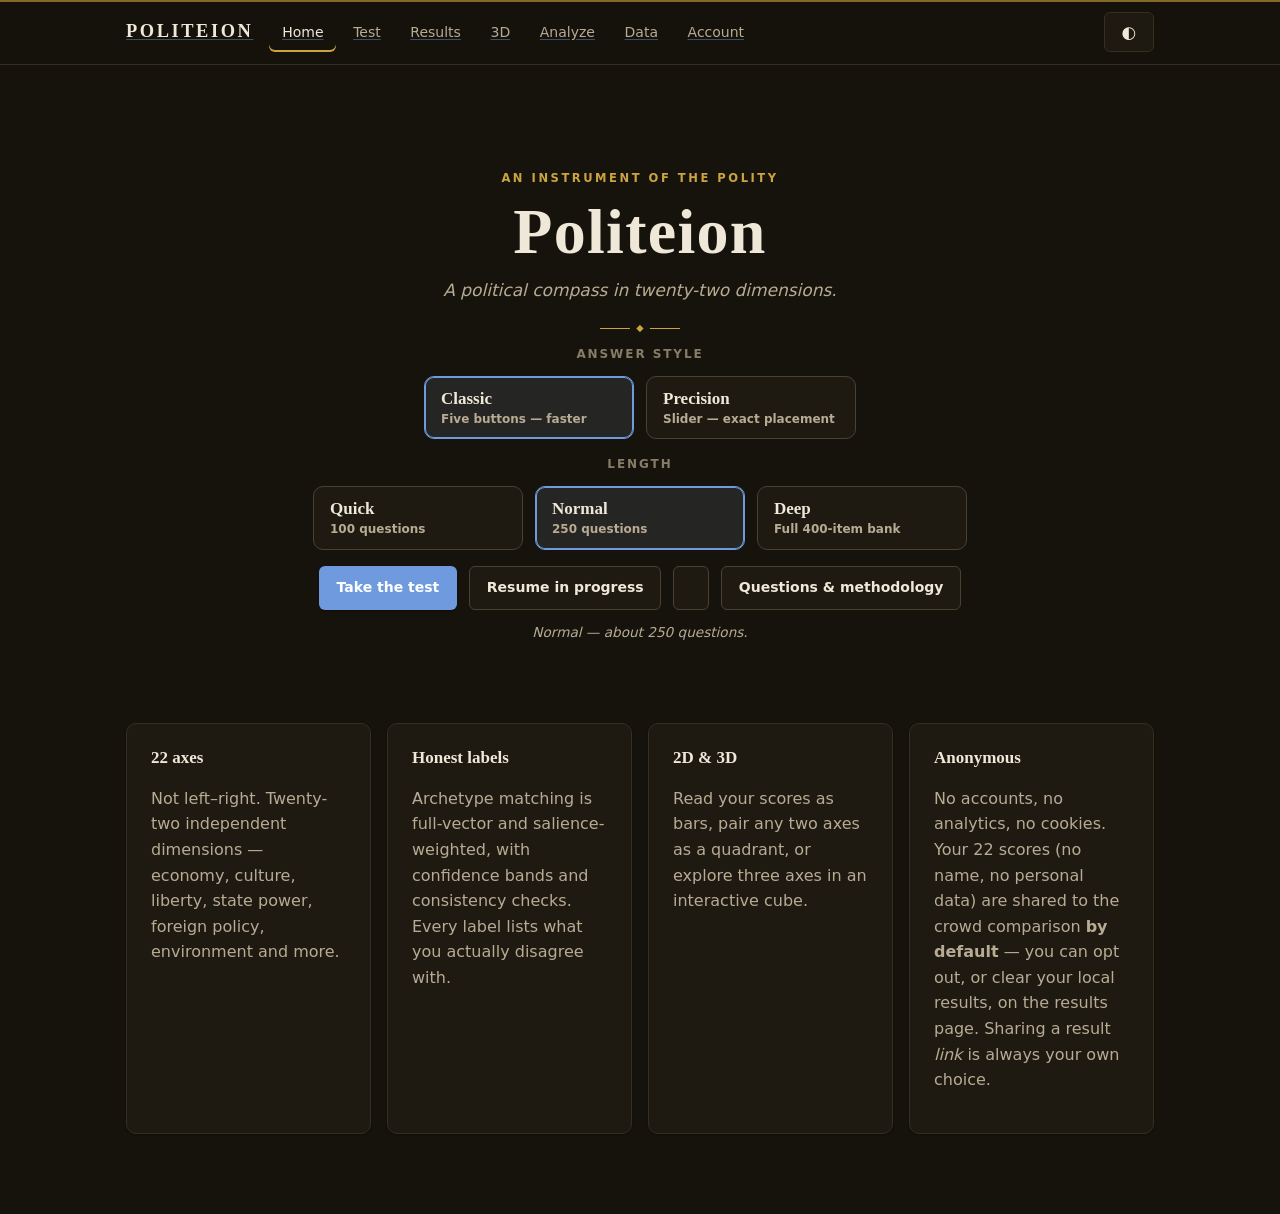
==== commit 3a913c13: "Let a finished run be topped up instead of retaken Adding three questions to the bank left everyone " ====
--- a/index.html
+++ b/index.html
@@ -40,6 +40,7 @@
       <div class="btn-row" style="justify-content:center">
         <a class="btn btn-primary" id="start-btn" href="test.html">Take the test</a>
         <a class="btn" id="resume-btn" href="test.html" hidden>Resume in progress</a>
+        <a class="btn" id="topup-btn" href="test.html?topup=1" hidden></a>
         <a class="btn" href="data.html#test">Questions &amp; methodology</a>
       </div>
       <p class="muted" id="count-note" style="font-size:0.85rem"></p>
@@ -104,6 +105,25 @@
       const answered = prog.answers ? Object.keys(prog.answers).length : 0;
       btn.textContent = `Resume (${answered}/${prog.order.length})`;
     }
+
+    // Someone who already took the test only needs the questions added since —
+    // offered here as well as on the results page. Loaded lazily and after paint:
+    // the landing page must not wait on the question bank to render.
+    (async () => {
+      let run = null;
+      try { run = JSON.parse(localStorage.getItem("dc_last_result") || "null"); } catch { return; }
+      if (!run || !run.answers || !run.vector || !("auth_pw" in run.vector)) return;
+      const { loadQuestionData } = await import("./js/app.js");
+      const { questionsForMode, pendingQuestions, reusableAnswers } = await import("./js/scoring.js");
+      let data;
+      try { data = await loadQuestionData(); } catch { return; }
+      const served = questionsForMode(data.questions, run.testMode || "deep");
+      const n = pendingQuestions(reusableAnswers(run, data.questions), served).length;
+      if (!n) return;
+      const btn = document.getElementById("topup-btn");
+      btn.textContent = `Add ${n} new question${n === 1 ? "" : "s"} to my result`;
+      btn.hidden = false;
+    })();
   </script>
 </body>
 </html>
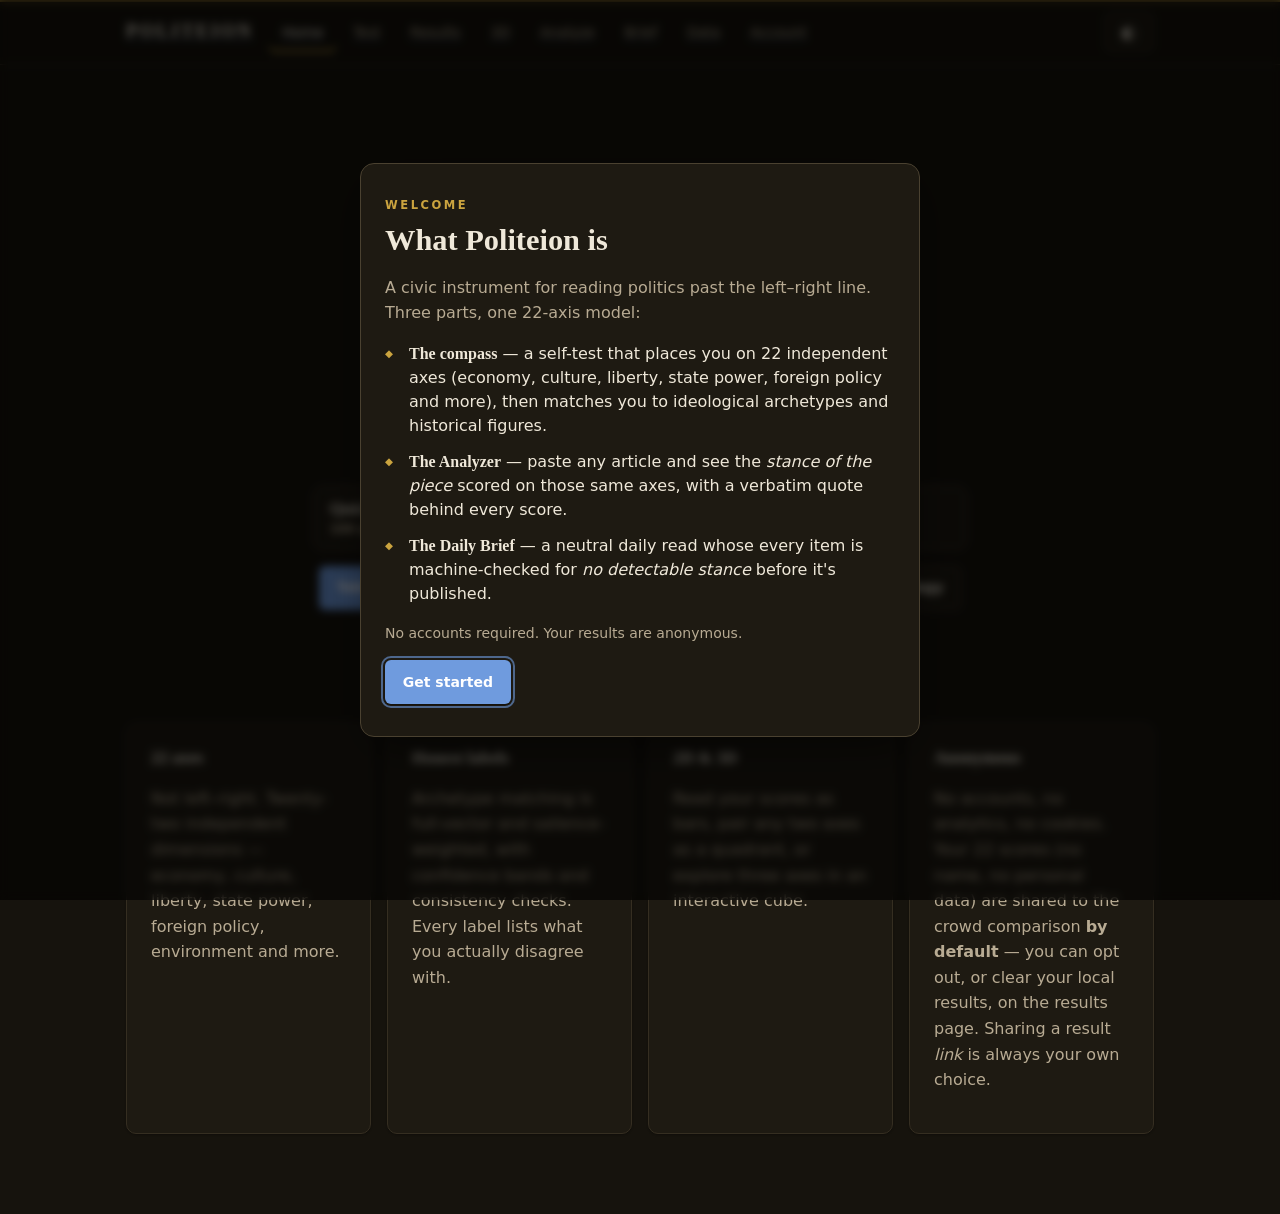
==== commit 63fa7374: "Home page: first-visit intro modal + latest Daily Brief - A one-time intro modal (localStorage dc_in" ====
--- a/index.html
+++ b/index.html
@@ -46,6 +46,14 @@
       <p class="muted" id="count-note" style="font-size:0.85rem"></p>
     </section>
 
+    <section class="home-brief" id="home-brief" hidden>
+      <div class="home-brief-head">
+        <h2>Daily Brief <span class="muted" id="home-brief-date" style="font-weight:400;font-size:var(--fs-sm)"></span></h2>
+        <a class="btn" href="brief.html">Read the full brief →</a>
+      </div>
+      <div id="home-brief-items"></div>
+    </section>
+
     <section class="feature-grid">
       <div class="card"><h3>22 axes</h3><p class="muted">Not left–right. Twenty-two independent dimensions — economy, culture, liberty, state power, foreign policy, environment and more.</p></div>
       <div class="card"><h3>Honest labels</h3><p class="muted">Archetype matching is full-vector and salience-weighted, with confidence bands and consistency checks. Every label lists what you actually disagree with.</p></div>
@@ -54,16 +62,81 @@
     </section>
   </main>
 
+  <div class="intro-modal" id="intro-modal" hidden>
+    <div class="intro-card" role="dialog" aria-modal="true" aria-labelledby="intro-title">
+      <span class="eyebrow">Welcome</span>
+      <h2 id="intro-title">What Politeion is</h2>
+      <p class="muted">A civic instrument for reading politics past the left–right line. Three parts, one 22-axis model:</p>
+      <ul class="intro-list">
+        <li><b>The compass</b> — a self-test that places you on 22 independent axes (economy, culture, liberty, state power, foreign policy and more), then matches you to ideological archetypes and historical figures.</li>
+        <li><b>The Analyzer</b> — paste any article and see the <em>stance of the piece</em> scored on those same axes, with a verbatim quote behind every score.</li>
+        <li><b>The Daily Brief</b> — a neutral daily read whose every item is machine-checked for <em>no detectable stance</em> before it's published.</li>
+      </ul>
+      <p class="muted" style="font-size:var(--fs-sm)">No accounts required. Your results are anonymous.</p>
+      <div class="btn-row" style="margin-top:var(--s4)"><button class="btn btn-primary" id="intro-dismiss" type="button">Get started</button></div>
+    </div>
+  </div>
+
   <script type="module">
-    import { initShell, loadProgress } from "./js/app.js";
+    import { initShell, loadProgress, escapeHtml } from "./js/app.js";
     import { APP_NAME, APP_TAGLINE, FULL_TEST_SIZE, QUICK_TEST_SIZE } from "./js/axes.js";
     initShell("index.html");
+
+    // First-visit intro: explains the site once, then never again (dc_intro_seen).
+    (function intro() {
+      let seen = false;
+      try { seen = localStorage.getItem("dc_intro_seen") === "1"; } catch {}
+      const modal = document.getElementById("intro-modal");
+      if (seen || !modal) return;
+      modal.hidden = false;
+      const close = () => {
+        modal.hidden = true;
+        try { localStorage.setItem("dc_intro_seen", "1"); } catch {}
+        document.removeEventListener("keydown", onKey);
+      };
+      const onKey = (e) => { if (e.key === "Escape") close(); };
+      modal.addEventListener("click", (e) => { if (e.target === modal) close(); });
+      document.getElementById("intro-dismiss").addEventListener("click", close);
+      document.addEventListener("keydown", onKey);
+      document.getElementById("intro-dismiss").focus();
+    })();
+
+    // Latest Daily Brief on the home page (loaded after paint; degrades to hidden
+    // when the API isn't reachable, e.g. a static/local preview).
+    (async () => {
+      const sec = document.getElementById("home-brief");
+      try {
+        const r = await fetch("/api/brief/latest", { cache: "no-cache" });
+        if (!r.ok) return;
+        const b = (await r.json()).brief;
+        sec.hidden = false;
+        const items = document.getElementById("home-brief-items");
+        if (!b || !(b.items || []).length) {
+          items.innerHTML = `<p class="muted">The first Daily Brief is coming soon — a neutral daily read, every item machine-checked for no detectable stance. <a href="brief.html">Preview →</a></p>`;
+          return;
+        }
+        document.getElementById("home-brief-date").textContent = "· " + b.date;
+        const top = b.items.slice(0, 5);
+        items.innerHTML =
+          `<ul class="home-brief-list">${top.map((it) =>
+            `<li><a href="brief.html?date=${encodeURIComponent(b.date)}">${escapeHtml(it.headline)}</a></li>`).join("")}</ul>
+           <p class="home-brief-cert">✓ All ${b.items.length} item${b.items.length === 1 ? "" : "s"} scored no detectable stance under rubric ${escapeHtml(b.rubric_version || "v?")}.</p>`;
+      } catch { /* leave hidden */ }
+    })();
     document.title = APP_NAME;
     document.getElementById("app-title").textContent = APP_NAME;
     document.getElementById("app-tagline").textContent = APP_TAGLINE;
 
     const note = document.getElementById("count-note");
     const LEN_NOTE = { quick: "Quick — about 100 questions.", normal: "Normal — about 250 questions.", deep: "Deep — all 400 questions." };
+
+    // Deep-link preselect (e.g. the results "Sharpen your position" CTA):
+    // ?len=deep&style=precision preselects the pickers before they render.
+    {
+      const qs = new URLSearchParams(location.search);
+      const qLen = qs.get("len"); if (["quick", "normal", "deep"].includes(qLen)) { try { localStorage.setItem("dc_mode", qLen); } catch {} }
+      const qStyle = qs.get("style"); if (["classic", "precision"].includes(qStyle)) { try { localStorage.setItem("dc_answer_mode", qStyle); } catch {} }
+    }
 
     // answer-style picker
     const AMODE_KEY = "dc_answer_mode";
--- a/css/style.css
+++ b/css/style.css
@@ -248,6 +248,35 @@
 .chart-modal-foot { padding: var(--s3) var(--s4); border-top: 1px solid var(--border); text-align: right; }
 @media (max-width: 560px) { .chart-modal { padding: 0; } .chart-modal-inner { max-width: 100vw; max-height: 100vh; height: 100vh; width: 100vw; border-radius: 0; } }
 
+/* Time-series line chart (outlet / writer drift) */
+.line-chart { width: 100%; height: auto; display: block; }
+.lc-grid { stroke: var(--border); stroke-width: 1; }
+.lc-zero { stroke: var(--border-strong); stroke-width: 1.2; }
+.lc-ytick { fill: var(--fg-faint); font-size: 10px; text-anchor: end; font-variant-numeric: tabular-nums; }
+.lc-xtick { fill: var(--fg-dim); font-size: 10px; text-anchor: middle; font-variant-numeric: tabular-nums; }
+.lc-line { stroke-width: 2; fill: none; }
+.lc-dot { stroke: var(--bg); stroke-width: 0.8; }
+.lc-pole { fill: var(--fg-faint); font-size: 10px; font-weight: 600; text-anchor: middle; }
+
+/* Genre-mix strip: composition per bucket (the "op-ed-heavy month" disclosure) */
+.genre-strip { display: flex; flex-direction: column; gap: .35rem; margin: .6rem 0; }
+.gs-row { display: grid; grid-template-columns: 4.2rem 1fr; align-items: center; gap: .5rem; font-size: var(--fs-xs); }
+.gs-period { font-variant-numeric: tabular-nums; color: var(--fg-dim); }
+.gs-bars { display: flex; height: 12px; border-radius: var(--radius-pill); overflow: hidden; border: 1px solid var(--border); background: var(--bg-elev3); }
+.gs-seg { height: 100%; }
+.gs-seg.report { background: var(--good); }
+.gs-seg.analysis { background: var(--accent); }
+.gs-seg.opinion { background: var(--pos); }
+.gs-seg.mixed { background: var(--warn); }
+.gs-legend { display: flex; flex-wrap: wrap; gap: .5rem 1rem; font-size: var(--fs-xs); color: var(--fg-dim); margin-top: .2rem; }
+.gs-key { display: inline-flex; align-items: center; gap: .3rem; }
+.gs-swatch { width: 10px; height: 10px; border-radius: 3px; display: inline-block; }
+.gs-swatch.report { background: var(--good); }
+.gs-swatch.analysis { background: var(--accent); }
+.gs-swatch.opinion { background: var(--pos); }
+.gs-swatch.mixed { background: var(--warn); }
+.trend-controls { display: flex; flex-wrap: wrap; gap: var(--s3); align-items: center; margin: .4rem 0 .8rem; }
+
 /* Single-axis number line */
 .axis-line { width: 100%; height: auto; display: block; }
 .axl-axis { stroke: var(--border-strong); stroke-width: 1.5; }
@@ -531,6 +560,65 @@
 .lb-n { font-size: var(--fs-xs); white-space: nowrap; margin-left: auto; }
 .split-exp-lb .split-pane[data-pane="recent"] { padding: var(--s3); }
 
+/* ===== First-visit intro modal ========================================= */
+.intro-modal { position: fixed; inset: 0; z-index: 350; display: grid; place-items: center; padding: var(--s4);
+  background: color-mix(in srgb, #000 62%, transparent); backdrop-filter: blur(4px); -webkit-backdrop-filter: blur(4px); }
+.intro-card { background: var(--bg-elev); border: 1px solid var(--border-strong); border-radius: var(--radius-lg);
+  box-shadow: var(--shadow-3); max-width: 560px; width: 100%; padding: var(--s6) var(--s5); max-height: 92vh; overflow-y: auto; }
+.intro-card .eyebrow { display: block; margin-bottom: var(--s2); }
+.intro-card h2 { font-family: var(--serif); font-size: var(--fs-xl); margin: .1rem 0 .5rem; }
+.intro-list { list-style: none; padding: 0; margin: var(--s4) 0; display: grid; gap: var(--s3); }
+.intro-list li { position: relative; padding-left: 1.5rem; line-height: 1.5; }
+.intro-list li b { font-family: var(--serif); color: var(--fg); }
+.intro-list li::before { content: "◆"; position: absolute; left: 0; top: .28rem; color: var(--gold); font-size: .65rem; }
+
+/* ===== Home-page Daily Brief ============================================ */
+.home-brief { border: 1px solid var(--border); border-radius: var(--radius); background: var(--bg-elev);
+  padding: var(--s5); box-shadow: var(--shadow-1); }
+.home-brief-head { display: flex; align-items: center; justify-content: space-between; gap: var(--s3); flex-wrap: wrap; }
+.home-brief-head h2 { font-family: var(--serif); margin: 0; font-size: var(--fs-lg); }
+.home-brief-list { list-style: none; padding: 0; margin: var(--s3) 0 0; }
+.home-brief-list li { padding: .5rem 0; border-bottom: 1px solid var(--border); }
+.home-brief-list li:last-child { border-bottom: none; }
+.home-brief-list a { font-family: var(--serif); color: var(--fg); }
+.home-brief-list a:hover { color: var(--accent); }
+.home-brief-cert { font-size: var(--fs-xs); color: var(--good); margin: .6rem 0 0; }
+
+/* ===== Daily Brief ====================================================== */
+.brief-wrap { max-width: 760px; }
+.brief-head { text-align: center; padding: var(--s5) 0 var(--s3); border-bottom: 2px solid var(--gold); margin-bottom: var(--s5); }
+.brief-date { font-family: var(--serif); font-size: var(--fs-xl); margin: .2rem 0; }
+.brief-standfirst { font-style: italic; }
+.brief-section { margin: var(--s5) 0; }
+.brief-section > h2 { font-family: var(--serif); font-size: var(--fs-lg); border-bottom: 1px solid var(--border); padding-bottom: .3rem; }
+.brief-item { padding: var(--s3) 0; border-bottom: 1px solid var(--border); }
+.brief-item:last-child { border-bottom: none; }
+.brief-item h3 { font-family: var(--serif); font-size: var(--fs-md); margin: 0 0 .3rem; }
+.brief-summary { margin: .3rem 0; }
+.brief-why { margin: .3rem 0; font-size: var(--fs-sm); }
+.brief-why-lbl { font-weight: 700; color: var(--gold); text-transform: uppercase; letter-spacing: .04em; font-size: .72rem; margin-right: .3rem; }
+.brief-links { font-size: var(--fs-xs); margin: .3rem 0 0; }
+.brief-receipt { color: var(--good); font-weight: 600; }
+.brief-today { margin: .4rem 0 0 1.1rem; }
+.brief-today li { margin: .3rem 0; }
+.brief-cert { margin-top: var(--s6); padding-top: var(--s4); border-top: 2px solid var(--gold); font-size: var(--fs-sm); }
+.brief-cert p { margin: .4rem 0; }
+.brief-archive a { font-variant-numeric: tabular-nums; }
+
+@media print {
+  [data-shell], .theme-toggle, .brief-links, .site-header { display: none !important; }
+  body { background: #fff; color: #111; font-size: 11pt; }
+  .brief-wrap { max-width: 100%; }
+  .brief-cert { page-break-inside: avoid; }
+  a { color: #111; text-decoration: none; }
+}
+
+/* ===== Brief admin (account page) ====================================== */
+.brief-admin-item { border: 1px solid var(--border); border-radius: var(--radius-sm); padding: .6rem .8rem; margin: .5rem 0; }
+.brief-admin-item textarea, .brief-admin-item input { width: 100%; box-sizing: border-box; background: var(--bg); color: var(--fg); border: 1px solid var(--border-strong); border-radius: var(--radius-sm); padding: .4rem .5rem; font: inherit; font-size: var(--fs-sm); margin: .2rem 0; }
+.brief-status { font-size: var(--fs-xs); font-weight: 700; }
+.brief-status.ok { color: var(--good); } .brief-status.bad { color: var(--warn); }
+
 /* ===== Sub-tabs (Data page: Analyzer / Test) ============================ */
 .subtabs {
   display: flex; gap: var(--s2); flex-wrap: wrap;
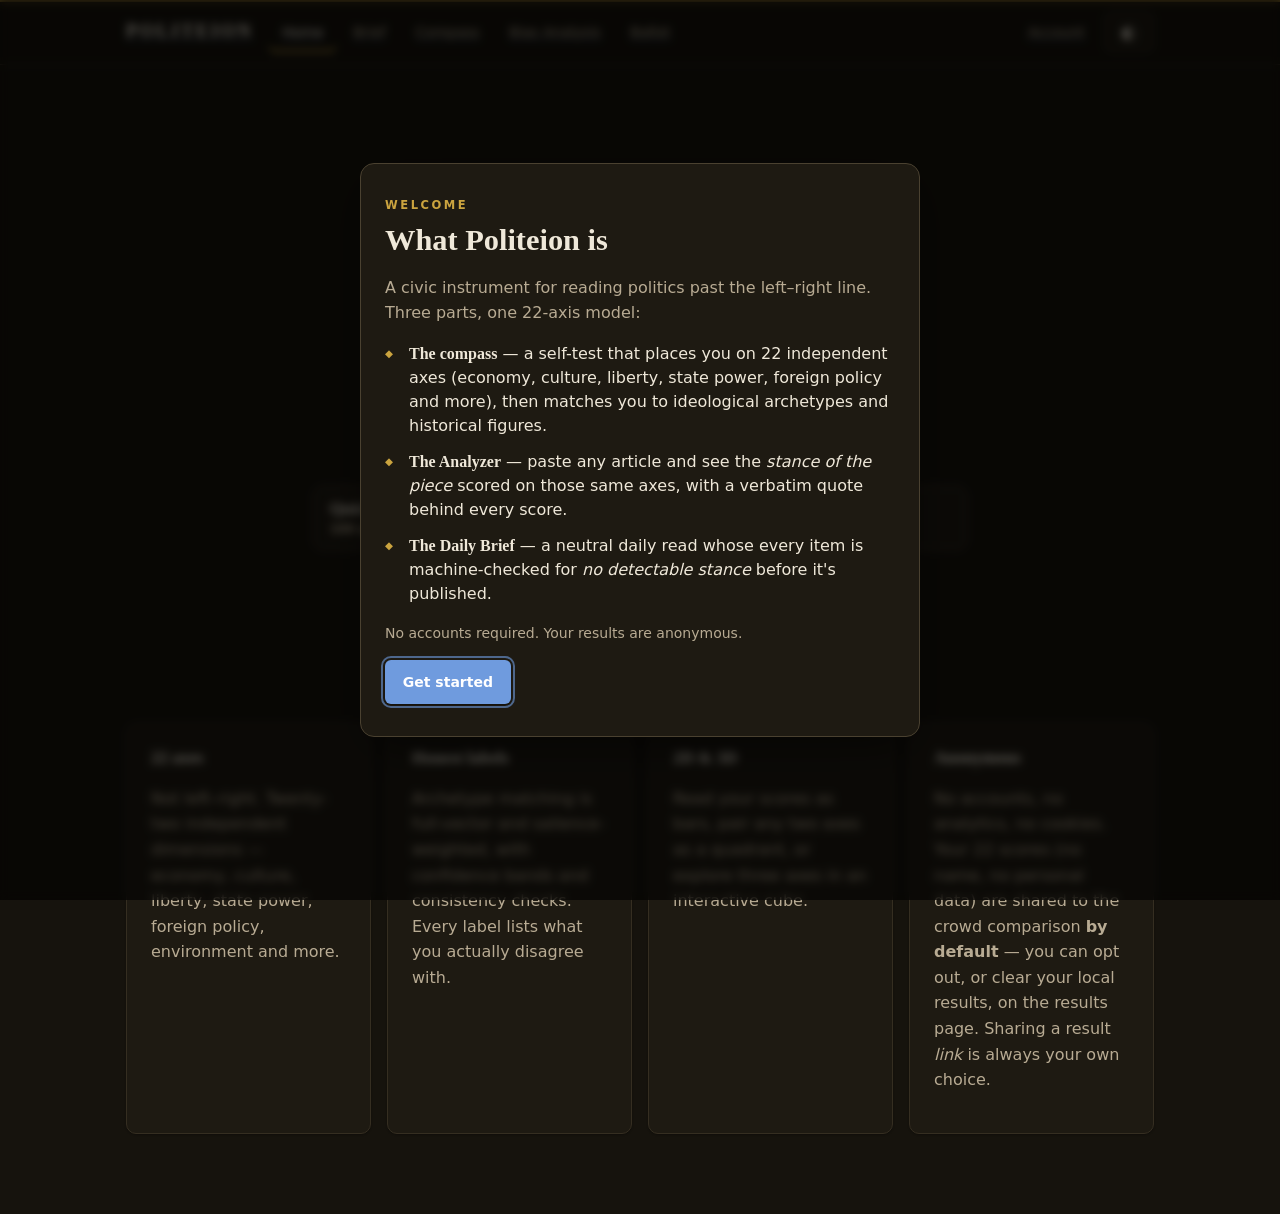
==== commit 539343fa: "Nav → 5 product tabs; prominent one-per-race ballot; test-tab review Navigation: the main tabs are n" ====
--- a/index.html
+++ b/index.html
@@ -38,7 +38,7 @@
           <b>Deep</b><span class="muted">Full 400-item bank</span></button>
       </div>
       <div class="btn-row" style="justify-content:center">
-        <a class="btn btn-primary" id="start-btn" href="test.html">Take the test</a>
+        <a class="btn btn-primary" id="start-btn" href="test.html?fresh=1">Take the test</a>
         <a class="btn" id="resume-btn" href="test.html" hidden>Resume in progress</a>
         <a class="btn" id="topup-btn" href="test.html?topup=1" hidden></a>
         <a class="btn" href="data.html#test">Questions &amp; methodology</a>
--- a/css/style.css
+++ b/css/style.css
@@ -60,6 +60,11 @@
 
 * { box-sizing: border-box; }
 html, body { margin: 0; padding: 0; }
+/* The UA [hidden]{display:none} is a normal rule that ANY author `display:` (e.g.
+   .btn, .intro-modal) overrides at equal specificity — so elements toggled via the
+   `hidden` attribute (resume/save/topup buttons, the intro modal) wouldn't actually
+   hide. Force it. Elements are shown by REMOVING the attribute, so !important is safe. */
+[hidden] { display: none !important; }
 body {
   font-family: var(--font);
   background: var(--bg);
@@ -105,7 +110,16 @@
 .site-nav a { color: var(--fg-dim); padding: 0.5rem 0.8rem; border-radius: var(--radius-sm); min-height: 40px; display: inline-flex; align-items: center; font-size: var(--fs-sm); font-weight: 500; transition: background var(--t-fast) var(--ease), color var(--t-fast) var(--ease); }
 .site-nav a:hover { background: var(--bg-elev2s); color: var(--fg); text-decoration: none; }
 .site-nav a[aria-current="page"] { color: var(--fg); box-shadow: inset 0 -2px 0 var(--gold); }
+.site-util { display: inline-flex; align-items: center; gap: var(--s2); flex: 0 0 auto; }
+.acct-link { color: var(--fg-dim); font-size: var(--fs-sm); font-weight: 500; padding: 0.5rem 0.7rem; border-radius: var(--radius-sm); min-height: 40px; display: inline-flex; align-items: center; }
+.acct-link:hover { background: var(--bg-elev2s); color: var(--fg); text-decoration: none; }
+.acct-link.active { color: var(--fg); box-shadow: inset 0 -2px 0 var(--gold); }
 .theme-toggle { min-width: 40px; min-height: 40px; border-radius: var(--radius-sm); background: var(--bg-elev); color: var(--fg); border: 1px solid var(--border); font-size: 1.05rem; cursor: pointer; display: inline-grid; place-items: center; }
+/* Product sub-nav — a second, lighter row under the main tabs (sticky with the header) */
+.site-subnav { display: flex; gap: var(--s1); flex-wrap: wrap; max-width: var(--maxw); margin: 0 auto; padding: 0 var(--s4) 0.5rem; }
+.site-subnav a { color: var(--fg-dim); padding: 0.3rem 0.65rem; border-radius: var(--radius-sm); font-size: var(--fs-xs); font-weight: 600; letter-spacing: 0.01em; }
+.site-subnav a:hover { background: var(--bg-elev2s); color: var(--fg); text-decoration: none; }
+.site-subnav a[aria-current="page"] { color: var(--fg); box-shadow: inset 0 -2px 0 var(--accent); }
 
 /* Buttons */
 button, .btn {
@@ -160,6 +174,16 @@
 .answers button .k { color: var(--fg-faint); font-size: var(--fs-xs); font-variant-numeric: tabular-nums; }
 .answers button.sel { border-color: var(--accent); background: color-mix(in srgb, var(--accent) 11%, var(--bg-elev)); box-shadow: inset 0 0 0 1px var(--accent); }
 .test-nav { display: flex; justify-content: space-between; margin-top: var(--s5); }
+
+/* Test — review of a completed run (the Compass landing when a result exists) */
+.review-head { display: flex; align-items: center; justify-content: space-between; gap: var(--s3); flex-wrap: wrap; margin-bottom: .3rem; }
+.review-head h2 { font-size: var(--fs-lg); }
+.review-list { display: flex; flex-direction: column; margin-top: var(--s4); }
+.review-row { display: flex; justify-content: space-between; gap: var(--s4); padding: .6rem 0; border-bottom: 1px solid var(--border); align-items: baseline; }
+.review-row:last-child { border-bottom: none; }
+.review-q { flex: 1 1 auto; }
+.review-a { flex: 0 0 auto; font-weight: 600; white-space: nowrap; font-size: var(--fs-sm); }
+.review-a.pos { color: var(--pos); } .review-a.neg { color: var(--neg); }
 
 /* Precision slider */
 .slider-wrap { position: relative; padding: 2.4rem 0 0.5rem; }
@@ -619,6 +643,70 @@
 .brief-status { font-size: var(--fs-xs); font-weight: 700; }
 .brief-status.ok { color: var(--good); } .brief-status.bad { color: var(--warn); }
 
+/* ===== Candidates ======================================================= */
+.cand-grid { display: grid; gap: var(--s4); grid-template-columns: repeat(auto-fit, minmax(240px, 1fr)); margin: var(--s4) 0; }
+.cand-cell { border: 1px solid var(--border); border-radius: var(--radius); background: var(--bg-elev); padding: var(--s4); box-shadow: var(--shadow-1); }
+.cand-cell-head { display: flex; align-items: baseline; gap: .5rem; flex-wrap: wrap; }
+.cand-name { font-family: var(--serif); font-weight: 600; font-size: var(--fs-md); }
+.cand-party { font-size: var(--fs-xs); font-weight: 700; padding: .05rem .4rem; border-radius: var(--radius-pill); border: 1px solid var(--border-strong); }
+.cand-party.party-R { color: #c0392b; border-color: color-mix(in srgb, #c0392b 55%, var(--border-strong)); }
+.cand-party.party-D { color: #3b6fb0; border-color: color-mix(in srgb, #3b6fb0 55%, var(--border-strong)); }
+.cand-party.party-I, .cand-party.party-L, .cand-party.party-G { color: var(--fg-dim); }
+.cand-status { display: inline-block; font-size: var(--fs-xs); font-weight: 600; padding: .05rem .45rem; border-radius: var(--radius-pill); border: 1px solid var(--border-strong); color: var(--fg-dim); margin: .35rem 0; }
+.cand-status.st-nominee { color: var(--good); border-color: color-mix(in srgb, var(--good) 55%, transparent); }
+.cand-status.st-special_primary_pending, .cand-status.st-primary_pending { color: var(--warn); border-color: color-mix(in srgb, var(--warn) 55%, transparent); }
+.cand-status.st-write_in_unverified, .cand-status.st-speculative, .cand-status.st-exploratory { color: var(--fg-dim); }
+.cand-status.st-declared { color: var(--accent); border-color: color-mix(in srgb, var(--accent) 55%, transparent); }
+.cand-lr { display: flex; align-items: center; gap: .5rem; margin: .5rem 0 .3rem; }
+.cand-top { list-style: none; padding: 0; margin: .3rem 0; font-size: var(--fs-sm); }
+.cand-top li { padding: .15rem 0; }
+.cand-pole.pos { color: var(--pos); } .cand-pole.neg { color: var(--neg); }
+.cand-thin, .cand-pending { font-size: var(--fs-sm); font-style: italic; margin: .4rem 0; }
+.cand-viewbtn { min-height: 36px; padding: .3rem .8rem; margin-top: .4rem; }
+.cand-racecard { display: block; text-decoration: none; color: var(--fg); margin: .6rem 0; }
+.cand-racecard:hover { border-color: var(--accent); }
+.cand-racecard-head { display: flex; justify-content: space-between; gap: .5rem; align-items: baseline; }
+.cand-racecard-list { list-style: none; padding: 0; margin: .4rem 0 0; font-size: var(--fs-sm); display: grid; gap: .2rem; }
+.cand-evidence { padding: .6rem 0; border-bottom: 1px solid var(--border); }
+.cand-evidence:last-child { border-bottom: none; }
+.cand-receipt { text-decoration: none; margin-left: .3rem; }
+.cand-sources { list-style: none; padding: 0; margin: .4rem 0; }
+.cand-sources li { padding: .35rem 0; border-bottom: 1px solid var(--border); font-size: var(--fs-sm); }
+.cand-sources li:last-child { border-bottom: none; }
+.cand-tracker-list { list-style: none; padding: 0; margin: .3rem 0; }
+.cand-tracker-list li { padding: .35rem 0; border-bottom: 1px solid var(--border); font-size: var(--fs-sm); }
+
+/* Recommended ballot — prominent, one pick per race, near the top */
+.rec-ballot { border: 2px solid var(--accent); border-radius: var(--radius-lg); background: color-mix(in srgb, var(--accent) 7%, var(--bg-elev)); padding: var(--s5); margin: var(--s4) 0 var(--s5); box-shadow: var(--shadow-2); }
+.rec-ballot-inner { text-align: center; }
+.rec-title { font-family: var(--serif); font-size: var(--fs-lg); margin: 0 0 .2rem; }
+.rec-list { list-style: none; padding: 0; margin: .3rem 0 0; }
+.rec-row { display: flex; align-items: baseline; gap: .6rem; padding: .6rem .2rem; border-bottom: 1px solid var(--border); flex-wrap: wrap; }
+.rec-row:last-child { border-bottom: none; }
+.rec-race { flex: 0 0 9rem; font-weight: 700; font-family: var(--serif); }
+.rec-pick { flex: 1 1 auto; }
+.rec-name { font-size: var(--fs-md); }
+.rec-pct { font-family: var(--mono); font-weight: 700; color: var(--accent); font-size: var(--fs-md); }
+.rec-none { flex: 1 1 auto; font-size: var(--fs-sm); }
+.rec-link { font-size: var(--fs-xs); white-space: nowrap; }
+@media (max-width: 560px) { .rec-race { flex-basis: 100%; } }
+
+/* Match panel ("what matters most to you") */
+.match-cols { display: grid; gap: var(--s4); grid-template-columns: 1fr; }
+.match-list { list-style: none; padding: 0; margin: .3rem 0; counter-reset: m; }
+.match-row { display: flex; align-items: baseline; gap: .6rem; padding: .5rem 0; border-bottom: 1px solid var(--border); flex-wrap: wrap; }
+.match-row:last-child { border-bottom: none; }
+.match-name { font-family: var(--serif); font-weight: 600; }
+.match-pct { font-family: var(--mono); font-weight: 700; color: var(--accent); font-size: var(--fs-md); }
+.match-detail { font-size: var(--fs-xs); }
+.match-weights summary { cursor: pointer; font-weight: 600; }
+.wt-grid { display: grid; gap: .2rem; grid-template-columns: 1fr; margin: .5rem 0; }
+@media (min-width: 560px) { .wt-grid { grid-template-columns: 1fr 1fr; gap: .2rem .8rem; } }
+.wt-row { display: flex; align-items: center; gap: .5rem; font-size: var(--fs-sm); }
+.wt-label { flex: 1 1 auto; min-width: 0; overflow: hidden; text-overflow: ellipsis; white-space: nowrap; }
+.wt-slider { flex: 0 0 5.5rem; height: 20px; accent-color: var(--accent); cursor: pointer; }
+.wt-val { flex: 0 0 2.4rem; text-align: right; font-variant-numeric: tabular-nums; font-size: var(--fs-xs); color: var(--fg-dim); }
+
 /* ===== Sub-tabs (Data page: Analyzer / Test) ============================ */
 .subtabs {
   display: flex; gap: var(--s2); flex-wrap: wrap;
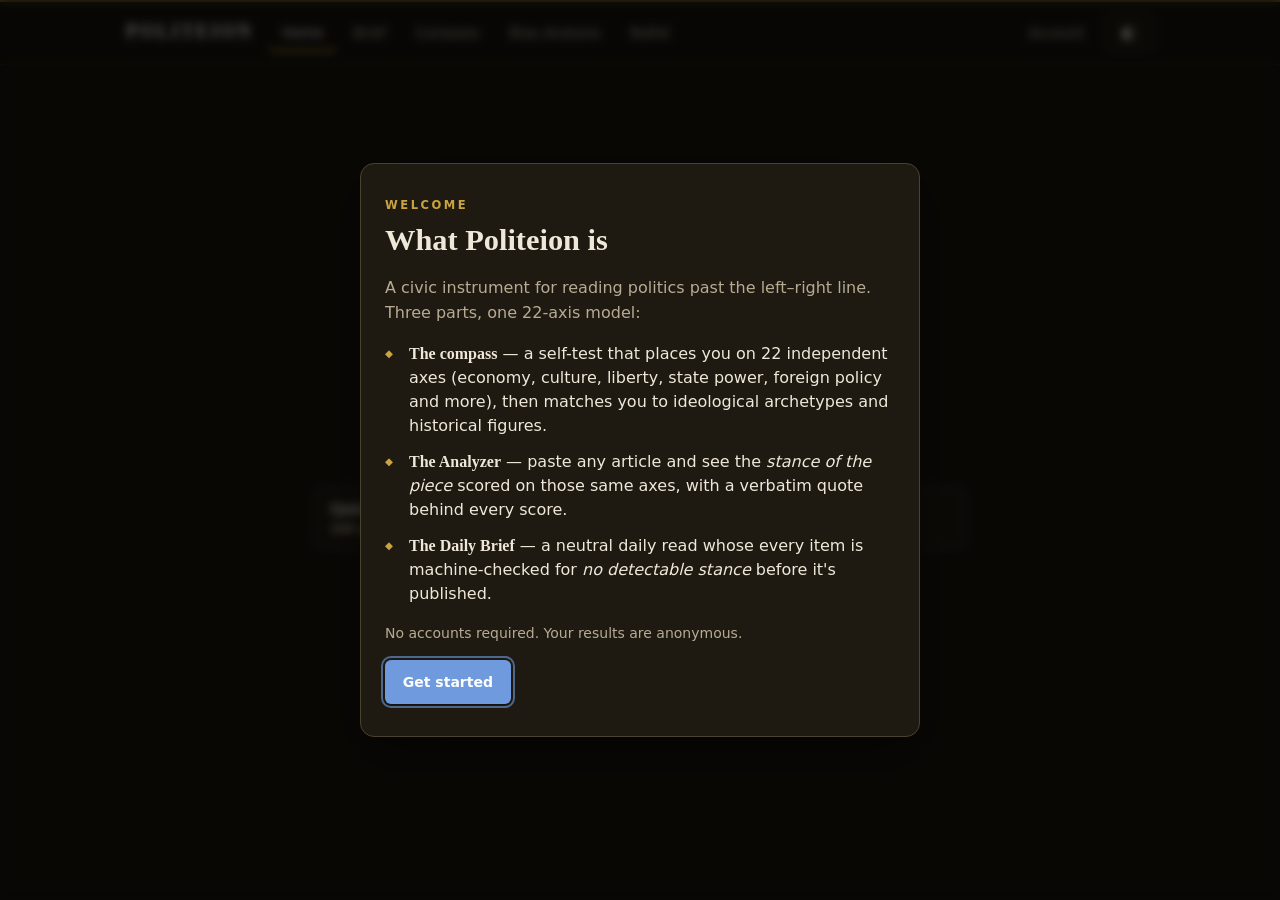
==== commit b495dd9d: "Home: drop the 4 feature boxes; brief box is a preview of the actual brief - Remove the feature-grid" ====
--- a/index.html
+++ b/index.html
@@ -53,13 +53,6 @@
       </div>
       <div id="home-brief-items"></div>
     </section>
-
-    <section class="feature-grid">
-      <div class="card"><h3>22 axes</h3><p class="muted">Not left–right. Twenty-two independent dimensions — economy, culture, liberty, state power, foreign policy, environment and more.</p></div>
-      <div class="card"><h3>Honest labels</h3><p class="muted">Archetype matching is full-vector and salience-weighted, with confidence bands and consistency checks. Every label lists what you actually disagree with.</p></div>
-      <div class="card"><h3>2D &amp; 3D</h3><p class="muted">Read your scores as bars, pair any two axes as a quadrant, or explore three axes in an interactive cube.</p></div>
-      <div class="card"><h3>Anonymous</h3><p class="muted">No accounts, no analytics, no cookies. Your 22 scores (no name, no personal data) are shared to the crowd comparison <b>by default</b> — you can opt out, or clear your local results, on the results page. Sharing a result <em>link</em> is always your own choice.</p></div>
-    </section>
   </main>
 
   <div class="intro-modal" id="intro-modal" hidden>
@@ -101,27 +94,24 @@
       document.getElementById("intro-dismiss").focus();
     })();
 
-    // Latest Daily Brief on the home page (loaded after paint; degrades to hidden
-    // when the API isn't reachable, e.g. a static/local preview).
+    // A preview of the latest Daily Brief — shown ONLY once a brief is published
+    // (otherwise the box stays hidden). Loaded after paint.
     (async () => {
-      const sec = document.getElementById("home-brief");
-      try {
-        const r = await fetch("/api/brief/latest", { cache: "no-cache" });
-        if (!r.ok) return;
-        const b = (await r.json()).brief;
-        sec.hidden = false;
-        const items = document.getElementById("home-brief-items");
-        if (!b || !(b.items || []).length) {
-          items.innerHTML = `<p class="muted">The first Daily Brief is coming soon — a neutral daily read, every item machine-checked for no detectable stance. <a href="brief.html">Preview →</a></p>`;
-          return;
-        }
-        document.getElementById("home-brief-date").textContent = "· " + b.date;
-        const top = b.items.slice(0, 5);
-        items.innerHTML =
-          `<ul class="home-brief-list">${top.map((it) =>
-            `<li><a href="brief.html?date=${encodeURIComponent(b.date)}">${escapeHtml(it.headline)}</a></li>`).join("")}</ul>
-           <p class="home-brief-cert">✓ All ${b.items.length} item${b.items.length === 1 ? "" : "s"} scored no detectable stance under rubric ${escapeHtml(b.rubric_version || "v?")}.</p>`;
-      } catch { /* leave hidden */ }
+      let b = null;
+      try { const r = await fetch("/api/brief/latest", { cache: "no-cache" }); if (r.ok) b = (await r.json()).brief; } catch { return; }
+      if (!b || !(b.items || []).length) return; // no published brief yet → keep hidden
+      const href = `brief.html?date=${encodeURIComponent(b.date)}`;
+      const items = b.items.slice(0, 4);
+      const first = items[0];
+      const snippet = first.summary ? (first.summary.length > 220 ? first.summary.slice(0, 220).trim() + "…" : first.summary) : "";
+      document.getElementById("home-brief-date").textContent = "· " + b.date;
+      document.getElementById("home-brief-items").innerHTML = `
+        <a class="home-brief-lead" href="${href}">
+          <span class="home-brief-lead-h">${escapeHtml(first.headline)}</span>
+          ${snippet ? `<span class="home-brief-lead-s">${escapeHtml(snippet)}</span>` : ""}
+        </a>
+        ${items.length > 1 ? `<ul class="home-brief-list">${items.slice(1).map((it) => `<li><a href="${href}">${escapeHtml(it.headline)}</a></li>`).join("")}</ul>` : ""}`;
+      document.getElementById("home-brief").hidden = false;
     })();
     document.title = APP_NAME;
     document.getElementById("app-title").textContent = APP_NAME;
--- a/css/style.css
+++ b/css/style.css
@@ -227,6 +227,11 @@
 
 /* Charts gallery */
 .chart-gallery { display: grid; gap: var(--s4); grid-template-columns: repeat(auto-fit, minmax(260px, 1fr)); }
+/* Compare: chart on the left, its detail (closest figures / crowd percentiles) beside it */
+.cmp-layout { display: grid; grid-template-columns: 1fr 1fr; gap: var(--s4); align-items: start; margin: var(--s3) 0; }
+.cmp-layout .card { margin: 0; }
+.cmp-layout .chart-card { margin: 0; }
+@media (max-width: 640px) { .cmp-layout { grid-template-columns: 1fr; } }
 .chart-card { margin: 0; background: var(--bg-elev); border: 1px solid var(--border); border-radius: var(--radius); padding: var(--s3); box-shadow: var(--shadow-1); transition: border-color var(--t) var(--ease), box-shadow var(--t) var(--ease); }
 .chart-card:hover { border-color: var(--gold); box-shadow: var(--shadow-2); }
 .chart-card figcaption { text-align: center; color: var(--fg-dim); font-size: var(--fs-sm); font-weight: 500; margin-top: var(--s2); font-family: var(--serif); font-style: italic; }
@@ -375,7 +380,17 @@
 .banner-info { border-color: var(--accent); background: color-mix(in srgb, var(--accent) 8%, var(--bg-elev)); }
 
 /* 3D */
+/* Viewer on the left (narrower), archetypes card at the right — SAME height, with
+   the archetype list scrolling inside so both boxes match exactly. */
+.explore-layout { display: grid; gap: 1rem; grid-template-columns: minmax(0, 1fr) 300px; align-items: stretch; }
 #three-mount { width: 100%; height: 70vh; min-height: 420px; border: 1px solid var(--border); border-radius: var(--radius); background: var(--bg-elev); position: relative; overflow: hidden; box-shadow: var(--shadow-1); }
+.explore-layout #legend-card { margin: 0; height: 70vh; min-height: 420px; display: flex; flex-direction: column; overflow: hidden; }
+.explore-layout .legend { flex: 1 1 auto; max-height: none; overflow-y: auto; margin-top: .4rem; }
+@media (max-width: 760px) {
+  .explore-layout { grid-template-columns: 1fr; }
+  .explore-layout #legend-card { height: auto; min-height: 0; }
+  .explore-layout .legend { max-height: 40vh; }
+}
 .legend { display: grid; gap: 0.15rem; max-height: 40vh; overflow-y: auto; }
 .legend label { display: flex; align-items: center; gap: var(--s2); font-size: var(--fs-sm); padding: 0.15rem 0; }
 .legend .swatch { width: 12px; height: 12px; border-radius: 3px; display: inline-block; flex: none; }
@@ -601,12 +616,15 @@
   padding: var(--s5); box-shadow: var(--shadow-1); }
 .home-brief-head { display: flex; align-items: center; justify-content: space-between; gap: var(--s3); flex-wrap: wrap; }
 .home-brief-head h2 { font-family: var(--serif); margin: 0; font-size: var(--fs-lg); }
-.home-brief-list { list-style: none; padding: 0; margin: var(--s3) 0 0; }
+.home-brief-lead { display: block; text-decoration: none; color: var(--fg); padding: var(--s3) 0 .6rem; border-bottom: 1px solid var(--border); }
+.home-brief-lead-h { display: block; font-family: var(--serif); font-weight: 600; font-size: var(--fs-md); }
+.home-brief-lead:hover .home-brief-lead-h { color: var(--accent); }
+.home-brief-lead-s { display: block; color: var(--fg-dim); font-size: var(--fs-sm); margin-top: .3rem; line-height: 1.5; }
+.home-brief-list { list-style: none; padding: 0; margin: 0; }
 .home-brief-list li { padding: .5rem 0; border-bottom: 1px solid var(--border); }
 .home-brief-list li:last-child { border-bottom: none; }
 .home-brief-list a { font-family: var(--serif); color: var(--fg); }
 .home-brief-list a:hover { color: var(--accent); }
-.home-brief-cert { font-size: var(--fs-xs); color: var(--good); margin: .6rem 0 0; }
 
 /* ===== Daily Brief ====================================================== */
 .brief-wrap { max-width: 760px; }
